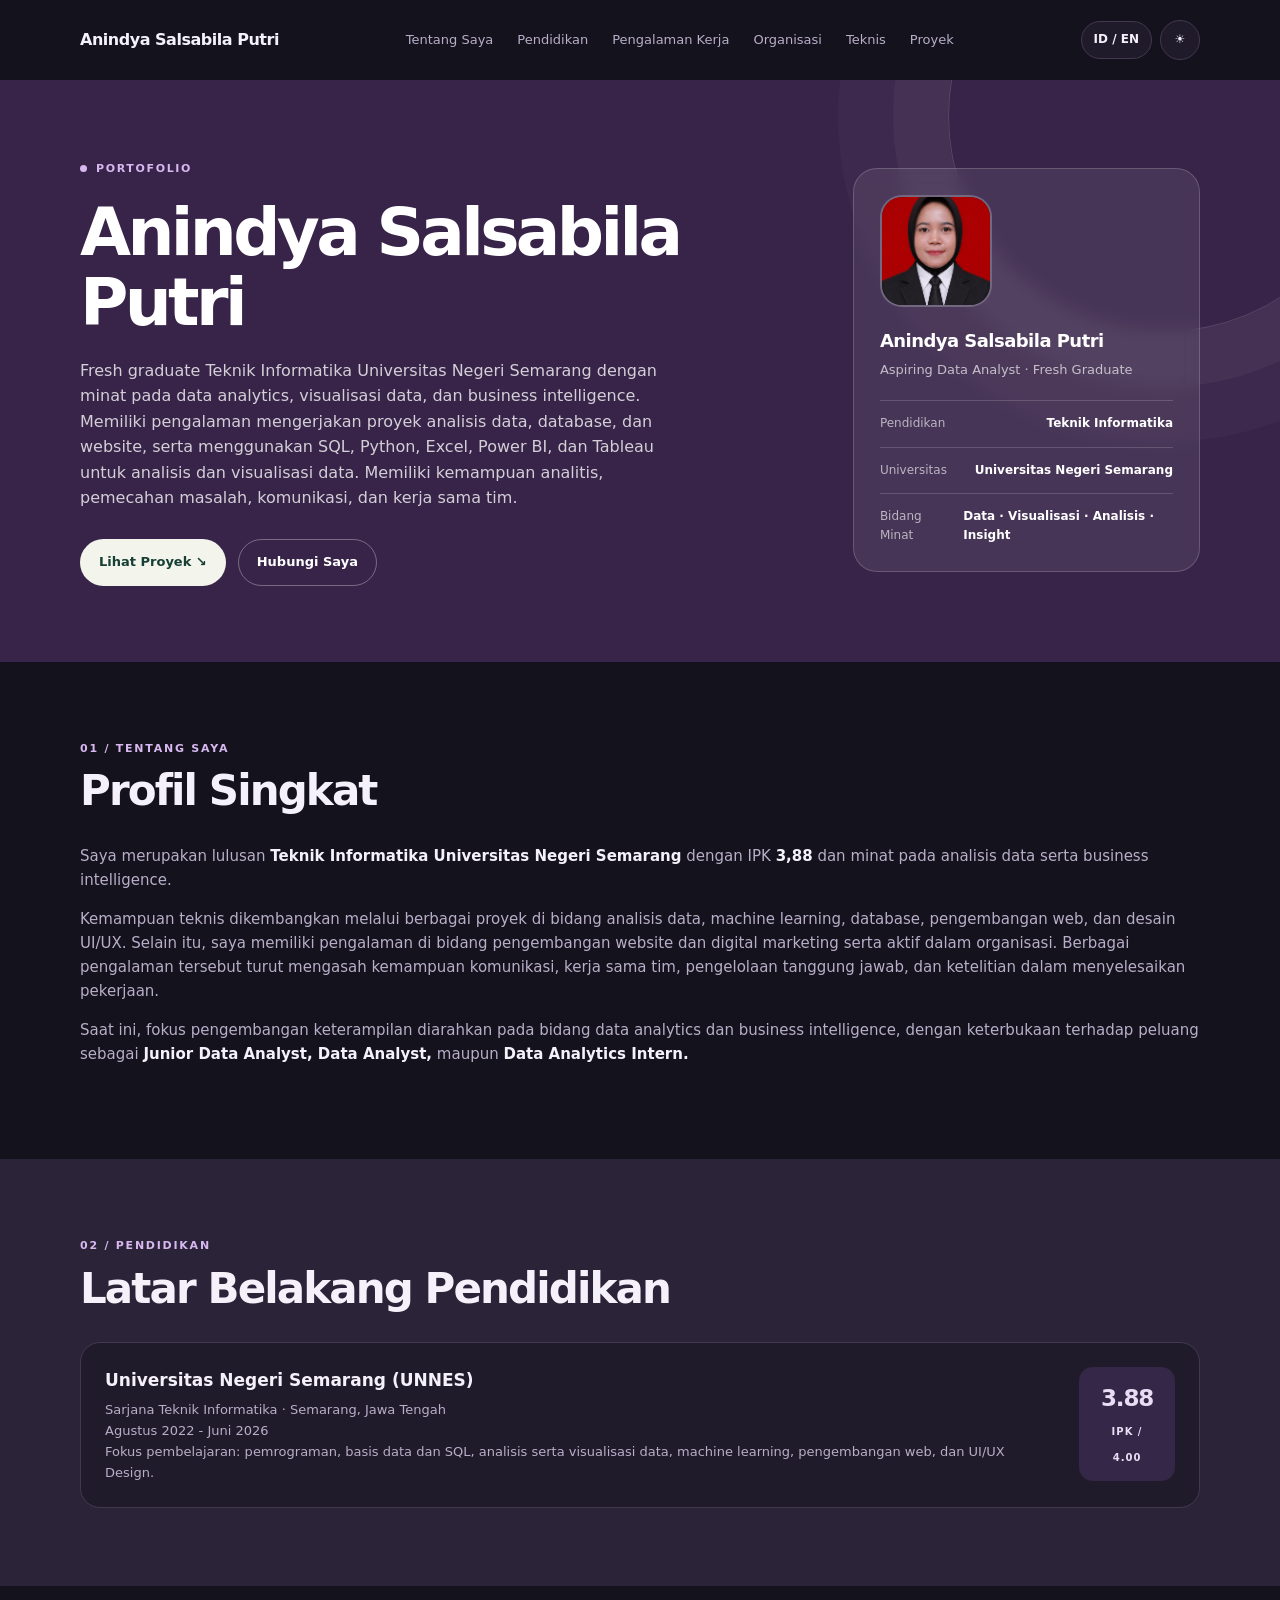
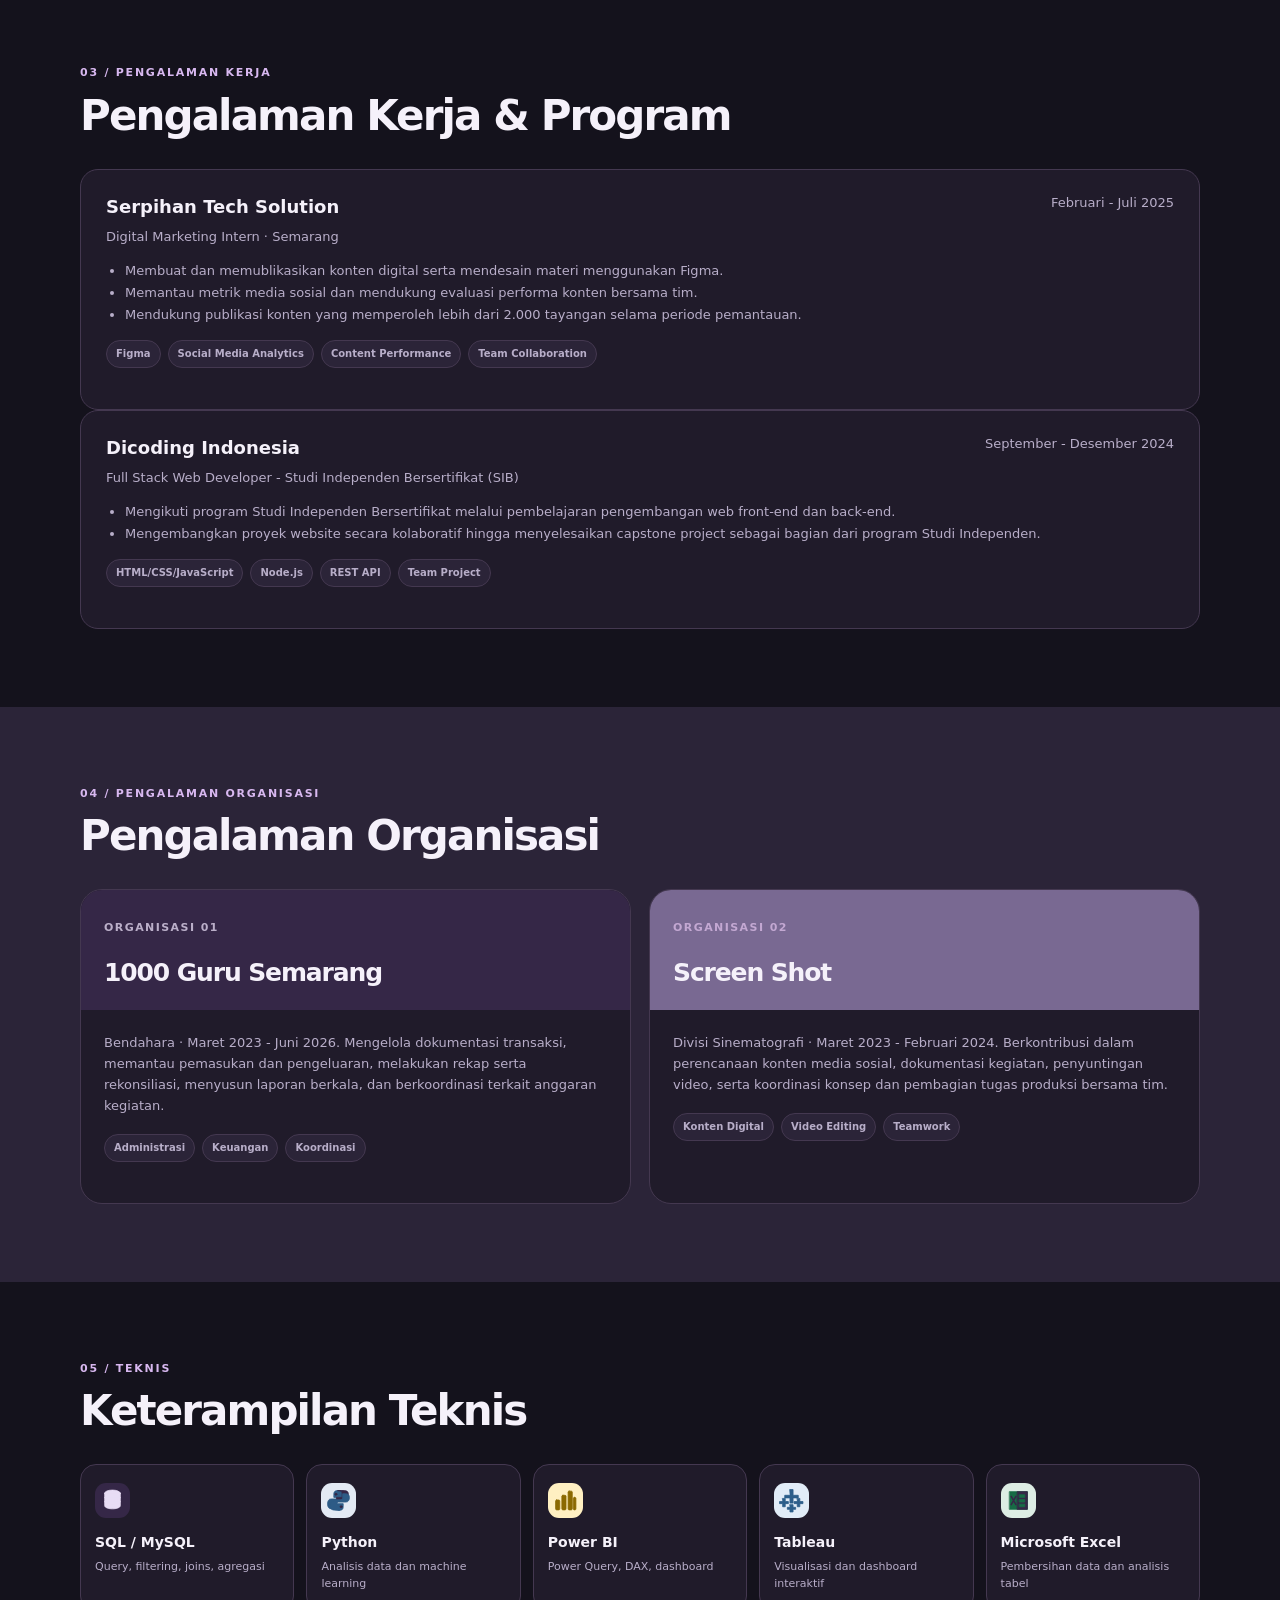
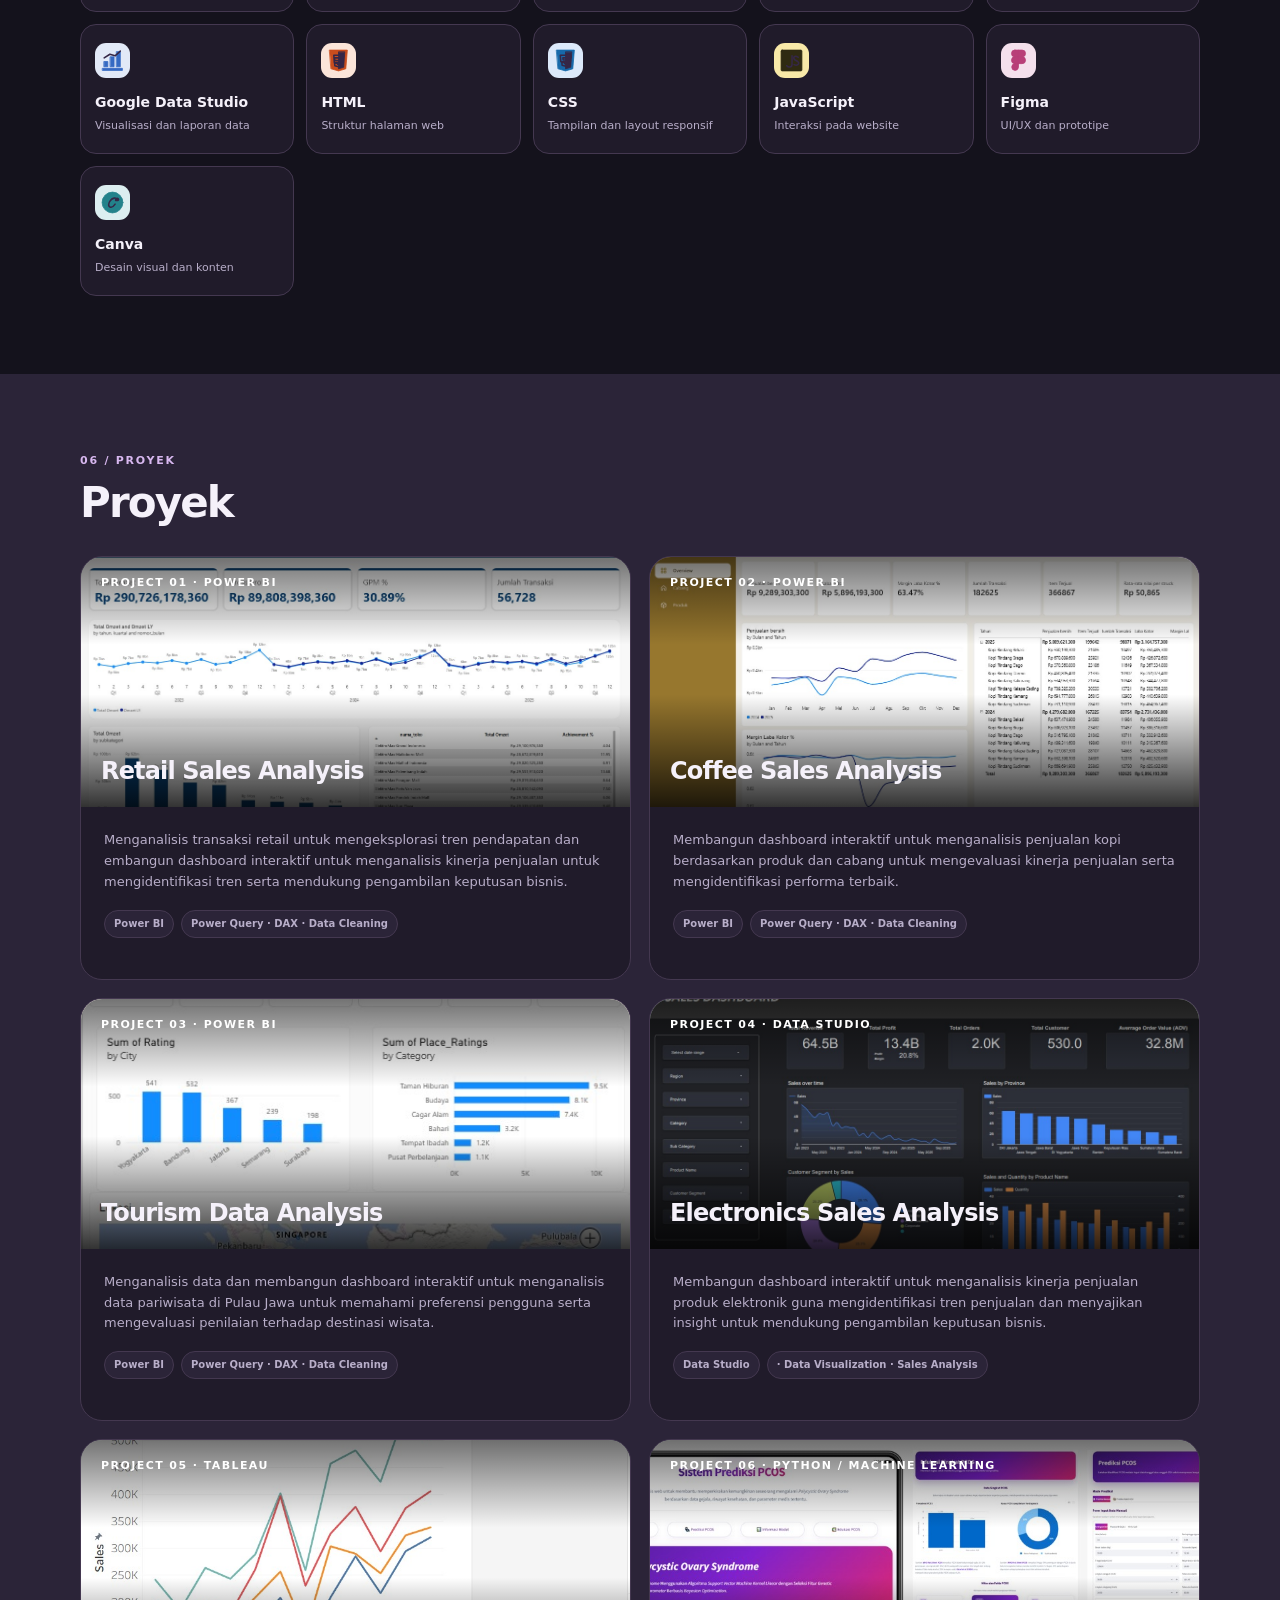
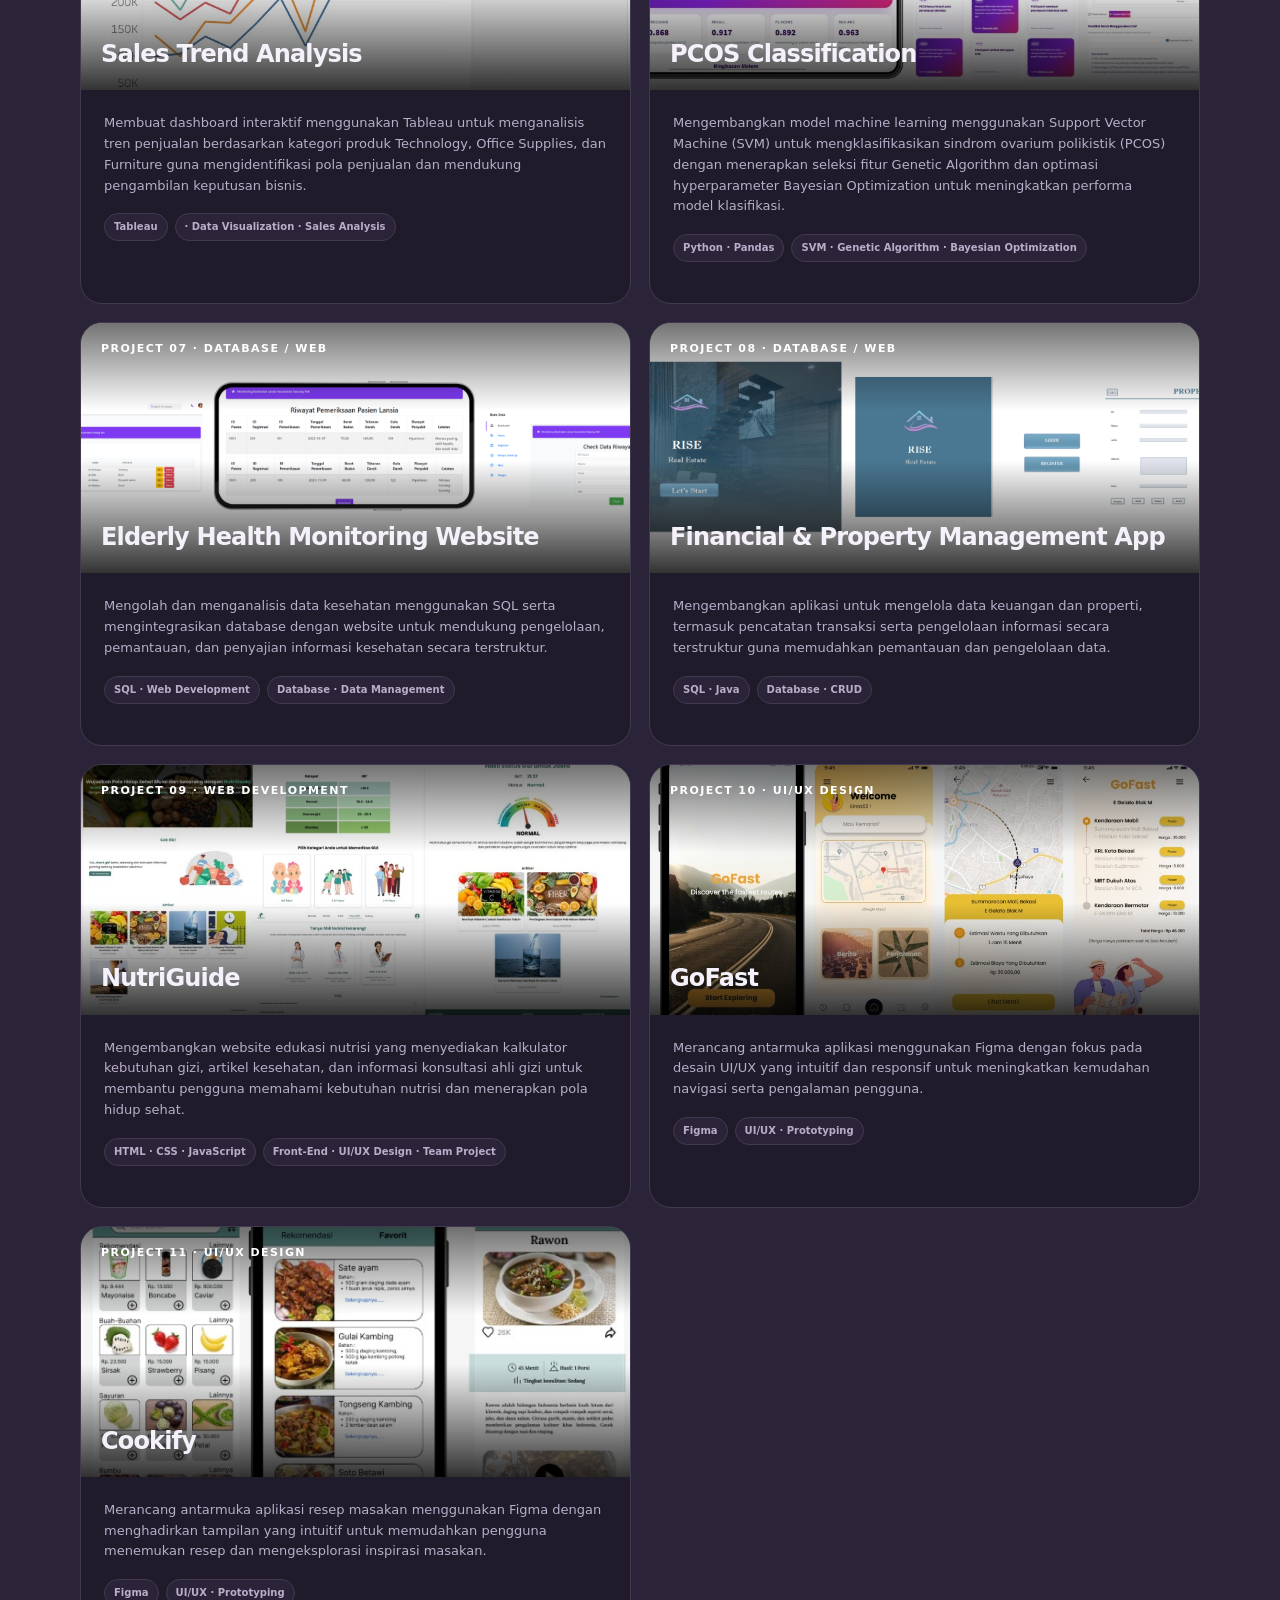
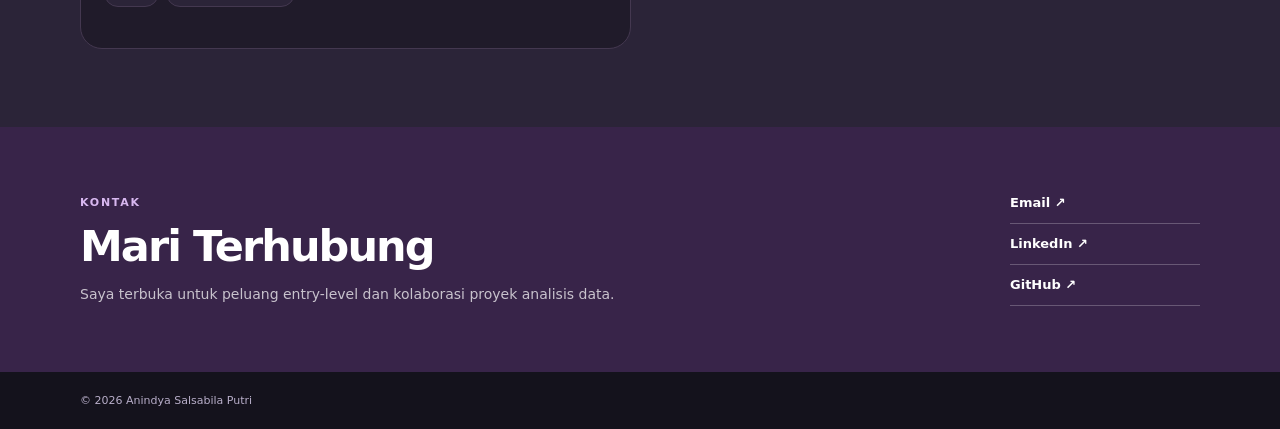
==== index.html @ 55ed4160 "Add files via upload" ====
<!DOCTYPE html>
<html lang="id" data-theme="dark">
<head>
<meta charset="utf-8"><meta name="viewport" content="width=device-width, initial-scale=1">
<meta name="description" content="Portofolio Anindya Salsabila Putri — analisis data, business intelligence, SQL, Python, Power BI, Tableau, dan proyek pengembangan web.">
<title>Anindya Salsabila Putri | Portfolio</title><link rel="stylesheet" href="style.css">
</head><body><div id="app">
<header class="container nav"><a class="brand" href="#home" aria-label="Anindya portfolio home"><span>Anindya Salsabila Putri</span></a>
<nav class="nav-links" aria-label="Navigasi utama"><a href="#about" data-id="navAbout">Tentang Saya</a><a href="#education" data-id="navEducation">Pendidikan</a><a href="#experience" data-id="navExperience">Pengalaman Kerja</a><a href="#organization" data-id="navOrganization">Organisasi</a><a href="#skills" data-id="navSkills">Teknis</a><a href="#projects" data-id="navProjects">Proyek</a></nav>

<div class="nav-actions">
  <button class="lang-btn" id="languageToggle" type="button" aria-label="Switch language">ID / EN</button>
  <button id="themeToggle" class="theme-toggle" type="button" aria-label="Ganti tema" title="Ganti tema">
    ☀
  </button>
</div>
</header>

<main>
<section class="hero" id="home"><div class="container hero-grid"><div><div class="eyebrow"><span class="dot"></span><span data-id="heroEyebrow">Portofolio</span></div><h1 data-id="heroTitle">Anindya Salsabila Putri</h1>
<p data-id="heroDescription"> Fresh graduate Teknik Informatika Universitas Negeri Semarang dengan minat pada data analytics, visualisasi data, dan business intelligence. Memiliki pengalaman mengerjakan proyek analisis data, database, dan website, serta menggunakan SQL, Python, Excel, Power BI, dan Tableau untuk analisis dan visualisasi data. Memiliki kemampuan analitis, pemecahan masalah, komunikasi, dan kerja sama tim.</p>
<div class="hero-actions"><a class="btn btn-light" href="#projects" data-id="viewProjects">Lihat Proyek ↘</a><a class="btn btn-outline" href="#contact" data-id="contactMe">Hubungi Saya</a></div></div>
<aside class="profile-card" aria-label="Ringkasan profil">
  <img
  class="profile-photo"
  src="images/profile-photo.jpg"
  alt="Foto Anindya Salsabila Putri"
  width="112"
  height="112"
  style="display: block; width: 112px; height: 112px; border-radius: 22px; object-fit: cover; border: 2px solid rgba(255,255,255,.3); margin-bottom: 20px; background: var(--site-secondary);">
  <h2>Anindya Salsabila Putri</h2><p class="muted" data-id="roleLine">Aspiring Data Analyst · Fresh Graduate</p><div class="profile-detail"><span data-id="degreeLabel">Pendidikan</span><strong class="lang-id">Teknik Informatika</strong><strong class="lang-en">Computer Science</strong></div><div class="profile-detail"><span data-id="universityLabel">Universitas</span><strong>Universitas Negeri Semarang</strong></div><div class="profile-detail"><span data-id="focusLabel">Bidang Minat</span><strong data-id="focusValue">Data · Visualisasi · Analisis · Insight </strong></div></aside></div></section>



<section class="section" id="about">
  <div class="container">
    <div class="section-head">
      <div>
        <div class="kicker" data-id="aboutKicker">
          01 / Tentang Saya
        </div>
        <h2 data-id="aboutTitle">Profil Singkat</h2>
      </div>
    </div>

    <div class="about-grid">
      <div class="about-copy" data-id="aboutCopy">
        <div class="lang-id">
          <p>
            Saya merupakan lulusan
            <strong>Teknik Informatika Universitas Negeri Semarang</strong>
            dengan IPK <strong>3,88</strong> dan minat pada analisis data
            serta business intelligence.
          </p>

          <p>
            Kemampuan teknis dikembangkan melalui berbagai proyek di bidang
            analisis data, machine learning, database, pengembangan web,
            dan desain UI/UX. Selain itu, saya memiliki pengalaman di bidang
            pengembangan website dan digital marketing serta aktif dalam
            organisasi. Berbagai pengalaman tersebut turut mengasah kemampuan
            komunikasi, kerja sama tim, pengelolaan tanggung jawab, dan
            ketelitian dalam menyelesaikan pekerjaan.
          </p>

          <p>
            Saat ini, fokus pengembangan keterampilan diarahkan pada bidang
            data analytics dan business intelligence, dengan keterbukaan
            terhadap peluang sebagai
            <strong>Junior Data Analyst, Data Analyst,</strong>
            maupun <strong>Data Analytics Intern.</strong>
          </p>
        </div>

        <div class="lang-en">
          <p>
            I am a graduate of
            <strong>Informatics Engineering at Universitas Negeri Semarang</strong>
            with a GPA of <strong>3.88/4.00</strong> and an interest in data
            analysis and business intelligence.
          </p>

          <p>
            I have developed my technical skills through various projects
            in data analysis, machine learning, databases, web development,
            and UI/UX design. I also have experience in website development
            and digital marketing, along with active involvement in
            organizational activities. These experiences have strengthened
            my communication, teamwork, responsibility management, and
            attention to detail.
          </p>

          <p>
            I am currently focusing on developing my skills in data analytics
            and business intelligence, while remaining open to opportunities
            as a <strong>Junior Data Analyst, Data Analyst,</strong>
            or <strong>Data Analytics Intern.</strong>
          </p>
        </div>
      </div>
    </div>
  </div>
</section>


<section class="section section-soft" id="education"><div class="container"><div class="section-head"><div><div class="kicker" data-id="educationKicker">02 / Pendidikan</div><h2 data-id="educationTitle">Latar Belakang Pendidikan</h2></div></div><article class="education-card"><div><h3>Universitas Negeri Semarang (UNNES)</h3><p data-id="educationDegree">Sarjana Teknik Informatika · Semarang, Jawa Tengah</p><p data-id="educationDates">Agustus 2022 - Juni 2026</p><p data-id="educationFocus">Fokus pembelajaran: pemrograman, basis data dan SQL, analisis serta visualisasi data, machine learning, pengembangan web, dan UI/UX Design.</p></div><div class="gpa"><strong>3.88</strong><span>IPK / 4.00</span></div></article></div></section>

<section class="section" id="experience"><div class="container"><div class="section-head"><div><div class="kicker" data-id="experienceKicker">03 / Pengalaman Kerja</div><h2 data-id="experienceTitle">Pengalaman Kerja &amp; Program</h2></div></div>
<article class="experience-card"><div class="experience-top"><div><h3>Serpihan Tech Solution</h3><p class="experience-role" data-id="jobRole">Digital Marketing Intern · Semarang</p></div><span class="experience-date" data-id="jobDates">Februari - Juli 2025</span></div><ul class="lang-id"><li>Membuat dan memublikasikan konten digital serta mendesain materi menggunakan Figma.</li><li>Memantau metrik media sosial dan mendukung evaluasi performa konten bersama tim.</li><li>Mendukung publikasi konten yang memperoleh lebih dari 2.000 tayangan selama periode pemantauan.</li></ul><ul class="lang-en"><li>Created and published digital content and designed materials using Figma.</li><li>Monitored social media metrics and supported team content-performance reviews.</li><li>Contributed to published content that received over 2,000 views during the tracking period.</li></ul><div class="tag-list"><span class="tag">Figma</span><span class="tag">Social Media Analytics</span><span class="tag">Content Performance</span><span class="tag">Team Collaboration</span></div></article>
<article class="experience-card"><div class="experience-top"><div><h3>Dicoding Indonesia</h3><p class="experience-role">Full Stack Web Developer - Studi Independen Bersertifikat (SIB)</p></div><span class="experience-date">September - Desember 2024</span></div><ul class="lang-id"><li>Mengikuti program Studi Independen Bersertifikat melalui pembelajaran pengembangan web front-end dan back-end.</li><li>Mengembangkan proyek website secara kolaboratif hingga menyelesaikan capstone project sebagai bagian dari program Studi Independen.</li></ul><ul class="lang-en"><li>Completed an Independent Study program focused on front-end and back-end web development.</li><li>Collaborated on a website project and completed a capstone project as part of the program.</li></ul><div class="tag-list"><span class="tag">HTML/CSS/JavaScript</span><span class="tag">Node.js</span><span class="tag">REST API</span><span class="tag">Team Project</span></div></article></div></div></section>

<section class="section section-soft" id="organization"><div class="container"><div class="section-head"><div><div class="kicker" data-id="organizationKicker">04 / Pengalaman Organisasi</div><h2 data-id="organizationTitle">Pengalaman Organisasi</h2></div></div><div class="project-grid organization-grid">
<article class="project"><div class="project-visual"><span class="project-number">ORGANISASI 01</span><h3>1000 Guru Semarang</h3></div><div class="project-body"><p class="lang-id">Bendahara · Maret 2023 - Juni 2026. Mengelola dokumentasi transaksi, memantau pemasukan dan pengeluaran, melakukan rekap serta rekonsiliasi, menyusun laporan berkala, dan berkoordinasi terkait anggaran kegiatan.</p><p class="lang-en">Treasurer · March 2023 - June 2026. Managed transaction records, monitored income and expenses, prepared recaps and reconciliations, compiled periodic reports, and coordinated activity budgets.</p><div class="tag-list"><span class="tag">Administrasi</span><span class="tag">Keuangan</span><span class="tag">Koordinasi</span></div></div></article>
<article class="project"><div class="project-visual"><span class="project-number">ORGANISASI 02</span><h3>Screen Shot</h3></div><div class="project-body"><p class="lang-id">Divisi Sinematografi · Maret 2023 - Februari 2024. Berkontribusi dalam perencanaan konten media sosial, dokumentasi kegiatan, penyuntingan video, serta koordinasi konsep dan pembagian tugas produksi bersama tim.</p><p class="lang-en">Cinematography Division · March 2023 - February 2024. Contributed to social media content planning, event documentation, video editing, and team coordination for production concepts and task distribution.</p><div class="tag-list"><span class="tag">Konten Digital</span><span class="tag">Video Editing</span><span class="tag">Teamwork</span></div></div></article>
</div></div></section>

<section class="section" id="skills"><div class="container"><div class="section-head"><div><div class="kicker" data-id="skillsKicker">05 / Teknis</div><h2 data-id="skillsTitle">Keterampilan Teknis</h2></div></div><div class="skills-grid">
<article class="skill"><div class="skill-icon logo-sql"><svg viewBox="0 0 48 48" role="img" aria-label="Database logo"><ellipse cx="24" cy="10" rx="15" ry="6"/><path d="M9 10v24c0 3.3 6.7 6 15 6s15-2.7 15-6V10"/><path d="M9 18c0 3.3 6.7 6 15 6s15-2.7 15-6M9 26c0 3.3 6.7 6 15 6s15-2.7 15-6"/></svg></div><h3>SQL / MySQL</h3><p data-id="skillSql">Query, filtering, joins, agregasi</p></article>
<article class="skill"><div class="skill-icon logo-python"><svg viewBox="0 0 48 48" role="img" aria-label="Python logo"><path d="M23 5C15 5 15 9 15 13v5h11v3H10c-5 0-7 4-7 10s3 9 8 9h5v-7c0-4 3-7 7-7h10c4 0 7-3 7-7V13c0-5-4-8-17-8Z"/><path class="logo-cutout" d="M23 5c8 0 8 4 8 8v5H20v3h16c5 0 7-4 7-9s-3-7-8-7h-5V5Z"/><circle class="logo-dot" cx="19" cy="12" r="2"/><path d="M25 43c8 0 8-4 8-8v-5H22v-3h16c5 0 7-4 7-9s-3-7-8-7h-5v7c0 4-3 7-7 7H15c-4 0-7 3-7 7v4c0 5 4 7 17 7Z"/><circle class="logo-dot" cx="29" cy="36" r="2"/></svg></div><h3>Python</h3><p data-id="skillPython">Analisis data dan machine learning</p></article>
<article class="skill"><div class="skill-icon logo-powerbi"><svg viewBox="0 0 48 48" role="img" aria-label="Power BI logo"><rect x="5" y="23" width="8" height="19" rx="2"/><rect x="17" y="14" width="8" height="28" rx="2"/><rect x="29" y="6" width="8" height="36" rx="2"/><rect x="39" y="18" width="5" height="24" rx="2"/></svg></div><h3>Power BI</h3><p data-id="skillPowerbi">Power Query, DAX, dashboard</p></article>
<article class="skill"><div class="skill-icon logo-tableau"><svg viewBox="0 0 48 48" role="img" aria-label="Tableau logo"><path d="M21 3h6v11h10v5H27v10h-6V19H11v-5h10Z"/><path d="M7 25h5v6h6v4h-6v6H7v-6H1v-4h6Zm28 0h5v6h6v4h-6v6h-5v-6h-6v-4h6Zm-14 12h6v5h5v4h-5v5h-6v-5h-5v-4h5Z" transform="translate(0 -5)"/></svg></div><h3>Tableau</h3><p data-id="skillTableau">Visualisasi dan dashboard interaktif</p></article>
<article class="skill"><div class="skill-icon logo-excel"><svg viewBox="0 0 48 48" role="img" aria-label="Spreadsheet logo"><path d="M7 7h34v34H7z"/><path class="logo-cutout" d="M22 7h19v34H22z"/><path d="M26 13h10v5H26zm0 9h10v5H26zm0 9h10v5H26z"/><path class="logo-line" d="m10 16 9 16m0-16-9 16"/></svg></div><h3>Microsoft Excel</h3><p data-id="skillExcel">Pembersihan data dan analisis tabel</p></article>
<article class="skill"><div class="skill-icon logo-studio"><svg viewBox="0 0 48 48" role="img" aria-label="Data visualization logo"><path d="M5 39h38v4H5zM8 26h7v10H8zm12-9h7v19h-7zm12-10h7v29h-7z"/><path d="m8 19 11-7 10 3 10-9" class="logo-line"/></svg></div><h3>Google Data Studio</h3><p data-id="skillDataStudio">Visualisasi dan laporan data</p></article>
<article class="skill"><div class="skill-icon logo-html"><svg viewBox="0 0 48 48" role="img" aria-label="HTML logo"><path d="M7 4h34l-3 36-14 4-14-4Z"/><path class="logo-cutout" d="M24 8v32l10-3 2-29Z"/><path class="logo-line" d="M15 14h19l-1 5H16l1 5h15l-1 10-7 2-7-2-.5-5h5l.5 2 2 .5 2-.5.5-3H16Z"/></svg></div><h3>HTML</h3><p data-id="skillHtml">Struktur halaman web</p></article>
<article class="skill"><div class="skill-icon logo-css"><svg viewBox="0 0 48 48" role="img" aria-label="CSS logo"><path d="M7 4h34l-3 36-14 4-14-4Z"/><path class="logo-cutout" d="M24 8v32l10-3 2-29Z"/><path class="logo-line" d="M14 14h21l-.5 5H19l.5 4h14l-1 10-8 2-7-2-.5-5h5l.5 2 2 .5 3-1 .5-3H15Z"/></svg></div><h3>CSS</h3><p data-id="skillCss">Tampilan dan layout responsif</p></article>
<article class="skill"><div class="skill-icon logo-js"><svg viewBox="0 0 48 48" role="img" aria-label="JavaScript logo"><rect x="4" y="4" width="40" height="40" rx="2"/><path class="logo-line" d="M25 15v17c0 5-7 6-10 2m22-16c-7-5-12 1-6 5l5 3c5 4-1 9-7 6"/></svg></div><h3>JavaScript</h3><p data-id="skillJavascript">Interaksi pada website</p></article>
<article class="skill"><div class="skill-icon logo-figma"><svg viewBox="0 0 48 48" role="img" aria-label="Figma logo"><path d="M17 4h7v13h-7a6.5 6.5 0 1 1 0-13Zm7 0h7a6.5 6.5 0 1 1 0 13h-7Zm-7 13h7v13h-7a6.5 6.5 0 1 1 0-13Zm7 0h7a6.5 6.5 0 1 1 0 13h-7Zm-7 13h7v7a6.5 6.5 0 1 1-7-7Z"/></svg></div><h3>Figma</h3><p data-id="skillFigma">UI/UX dan prototipe</p></article>
<article class="skill"><div class="skill-icon logo-canva"><svg viewBox="0 0 48 48" role="img" aria-label="Canva logo"><circle cx="24" cy="24" r="20"/><path class="logo-line" d="M33 18c-2-4-9-3-13 2s-5 12 0 13c4 1 7-3 9-6m1-7c-1-3 3-5 5-3 2 2-1 4-5 3Z"/></svg></div><h3>Canva</h3><p data-id="skillCanva">Desain visual dan konten</p></article>
</div></div></section>


<section class="section section-soft" id="projects"><div class="container"><div class="section-head"><div><div class="kicker" data-id="projectsKicker">06 / Proyek</div><h2 data-id="projectsTitle">Proyek</h2></div></div><div class="project-grid">
<article class="project"><div class="project-visual project-image-wrap"><span class="project-number">PROJECT 01 · POWER BI</span><img class="project-screenshot" src="images/projects/sales-overview.jpeg" alt="Screenshot proyek Retail Sales Analysis" loading="lazy"><div class="screenshot-placeholder"><span class="shot-symbol" aria-hidden="true"></span></div><h3>Retail Sales Analysis</h3></div><div class="project-body"><p class="lang-id">Menganalisis transaksi retail untuk mengeksplorasi tren pendapatan dan embangun dashboard interaktif untuk menganalisis kinerja penjualan untuk mengidentifikasi tren serta mendukung pengambilan keputusan bisnis.</p><p class="lang-en">Analyzed retail transactions to explore revenue trends and developed an interactive dashboard to evaluate sales performance, identify trends, and support business decision-making.</p><div class="tag-list"><span class="tag">Power BI</span><span class="tag">Power Query · DAX · Data Cleaning</span></div></div></article>
<article class="project"><div class="project-visual project-image-wrap"><span class="project-number">PROJECT 02 · POWER BI</span><img class="project-screenshot" src="images/projects/coffee-sales.jpeg" alt="Screenshot proyek Retail Sales Analysis" loading="lazy"><div class="screenshot-placeholder"><span class="shot-symbol" aria-hidden="true"></div><h3>Coffee Sales Analysis</h3></div><div class="project-body"><p class="lang-id">Membangun dashboard interaktif untuk menganalisis penjualan kopi berdasarkan produk dan cabang untuk mengevaluasi kinerja penjualan serta mengidentifikasi performa terbaik.</p><p class="lang-en">Developed an interactive dashboard to analyze coffee sales by product and branch, evaluate sales performance, and identify the best-performing products and branches.</p><div class="tag-list"><span class="tag">Power BI</span><span class="tag">Power Query · DAX · Data Cleaning</span></div></div></article>
<article class="project"><div class="project-visual project-image-wrap"><span class="project-number">PROJECT 03 · POWER BI</span><img class="project-screenshot" src="images/projects/wisata.jpeg" alt="Screenshot proyek Retail Sales Analysis" loading="lazy"><div class="screenshot-placeholder"><span class="shot-symbol" aria-hidden="true"></div><h3>Tourism Data Analysis</h3></div><div class="project-body"><p class="lang-id">Menganalisis data dan membangun dashboard interaktif untuk menganalisis data pariwisata di Pulau Jawa untuk memahami preferensi pengguna serta mengevaluasi penilaian terhadap destinasi wisata.</p><p class="lang-en">Analyzed tourism data across Java and developed an interactive dashboard to understand visitor preferences and evaluate ratings of tourist destinations.</p><div class="tag-list"><span class="tag">Power BI</span><span class="tag">Power Query · DAX · Data Cleaning</span></div></div></article>
<article class="project"><div class="project-visual project-image-wrap"><span class="project-number">PROJECT 04 · DATA STUDIO</span><img class="project-screenshot" src="images/projects/Electronics-Sales.jpeg" alt="Screenshot proyek Retail Sales Analysis" loading="lazy"><div class="screenshot-placeholder"><span class="shot-symbol" aria-hidden="true"></div><h3>Electronics Sales Analysis</h3></div><div class="project-body"><p class="lang-id">Membangun dashboard interaktif untuk menganalisis kinerja penjualan produk elektronik guna mengidentifikasi tren penjualan dan menyajikan insight untuk mendukung pengambilan keputusan bisnis.</p><p class="lang-en">Developed an interactive dashboard to analyze electronics sales performance, identify sales trends, and provide insights to support business decision-making.</p><div class="tag-list"><span class="tag">Data Studio</span><span class="tag">· Data Visualization · Sales Analysis</span></div></div></article>
<article class="project"><div class="project-visual project-image-wrap"><span class="project-number">PROJECT 05 · TABLEAU</span><img class="project-screenshot" src="images/projects/Sales-Trend.jpeg" alt="Screenshot proyek Retail Sales Analysis" loading="lazy"><div class="screenshot-placeholder"><span class="shot-symbol" aria-hidden="true"></div><h3>Sales Trend Analysis</h3></div><div class="project-body"><p class="lang-id">Membuat dashboard interaktif menggunakan Tableau untuk menganalisis tren penjualan berdasarkan kategori produk Technology, Office Supplies, dan Furniture guna mengidentifikasi pola penjualan dan mendukung pengambilan keputusan bisnis.</p><p class="lang-en">Created an interactive Tableau dashboard to analyze sales trends across Technology, Office Supplies, and Furniture categories, identify sales patterns, and support business decision-making.</p><div class="tag-list"><span class="tag">Tableau</span><span class="tag">· Data Visualization · Sales Analysis</span></div></div></article>
<article class="project"><div class="project-visual project-image-wrap"><span class="project-number">PROJECT 06 · PYTHON / MACHINE LEARNING</span><img class="project-screenshot" src="images/projects/PCOS.jpeg" alt="Screenshot proyek PCOS Classification" loading="lazy"><div class="screenshot-placeholder"><span class="shot-symbol" aria-hidden="true"></div><h3>PCOS Classification</h3></div><div class="project-body"><p class="lang-id">Mengembangkan model machine learning menggunakan Support Vector Machine (SVM) untuk mengklasifikasikan sindrom ovarium polikistik (PCOS) dengan menerapkan seleksi fitur Genetic Algorithm dan optimasi hyperparameter Bayesian Optimization untuk meningkatkan performa model klasifikasi.</p><p class="lang-en">Developed a machine learning model using Support Vector Machine (SVM) to classify polycystic ovary syndrome (PCOS), applying Genetic Algorithm for feature selection and Bayesian Optimization for hyperparameter tuning to improve classification performance.</p><div class="tag-list"><span class="tag">Python · Pandas</span><span class="tag">SVM · Genetic Algorithm · Bayesian Optimization</span></div></div></article>
<article class="project"><div class="project-visual project-image-wrap"><span class="project-number">PROJECT 07 · DATABASE / WEB</span><img class="project-screenshot" src="images/projects/elderly.png" alt="Screenshot proyek Website Monitoring Kesehatan Lansia" loading="lazy"><div class="screenshot-placeholder"><span class="shot-symbol" aria-hidden="true"></div><h3>Elderly Health Monitoring Website</h3></div><div class="project-body"><p class="lang-id">Mengolah dan menganalisis data kesehatan menggunakan SQL serta mengintegrasikan database dengan website untuk mendukung pengelolaan, pemantauan, dan penyajian informasi kesehatan secara terstruktur.</p><p class="lang-en">Processed and analyzed health data using SQL and integrated the database with a website to support structured health information management, monitoring, and presentation.</p><div class="tag-list"><span class="tag">SQL · Web Development</span><span class="tag">Database · Data Management</span></div></div></article>
<article class="project"><div class="project-visual project-image-wrap"><span class="project-number">PROJECT 08 · DATABASE / WEB</span><img class="project-screenshot" src="images/projects/rise.png" alt="Screenshot proyek Financial & Property Management App" loading="lazy"><div class="screenshot-placeholder"><span class="shot-symbol" aria-hidden="true"></div><h3>Financial & Property Management App</h3></div><div class="project-body"><p class="lang-id">Mengembangkan aplikasi untuk mengelola data keuangan dan properti, termasuk pencatatan transaksi serta pengelolaan informasi secara terstruktur guna memudahkan pemantauan dan pengelolaan data.</p><p class="lang-en">Developed an application to manage financial and property data, including transaction records and structured information management to simplify data monitoring and management.</p><div class="tag-list"><span class="tag">SQL · Java</span><span class="tag">Database · CRUD</span></div></div></article>
<article class="project"><div class="project-visual project-image-wrap"><span class="project-number">PROJECT 09 · WEB DEVELOPMENT</span><img class="project-screenshot" src="images/projects/nutriguide.jpeg" alt="Screenshot proyek NutriGuide" loading="lazy"><div class="screenshot-placeholder"><span class="shot-symbol" aria-hidden="true"></div><h3>NutriGuide</h3></div><div class="project-body"><p class="lang-id">Mengembangkan website edukasi nutrisi yang menyediakan kalkulator kebutuhan gizi, artikel kesehatan, dan informasi konsultasi ahli gizi untuk membantu pengguna memahami kebutuhan nutrisi dan menerapkan pola hidup sehat.</p><p class="lang-en">Developed a nutrition education website featuring a nutritional needs calculator, health articles, and nutritionist consultation information to help users understand their nutritional needs and adopt a healthy lifestyle.</p><div class="tag-list"><span class="tag">HTML · CSS · JavaScript</span><span class="tag">Front-End · UI/UX Design · Team Project </span></div></div></article>
<article class="project"><div class="project-visual project-image-wrap"><span class="project-number">PROJECT 10 · UI/UX DESIGN</span><img class="project-screenshot" src="images/projects/gofast.png" alt="Screenshot proyek GoFast" loading="lazy"><div class="screenshot-placeholder"><span class="shot-symbol" aria-hidden="true"></div><h3>GoFast</h3></div><div class="project-body"><p class="lang-id">Merancang antarmuka aplikasi menggunakan Figma dengan fokus pada desain UI/UX yang intuitif dan responsif untuk meningkatkan kemudahan navigasi serta pengalaman pengguna.</p><p class="lang-en">Designed an intuitive and responsive application interface using Figma to improve navigation and enhance the user experience.</p><div class="tag-list"><span class="tag">Figma</span><span class="tag">UI/UX · Prototyping</span></div></div></article>
<article class="project"><div class="project-visual project-image-wrap"><span class="project-number">PROJECT 11 · UI/UX DESIGN</span><img class="project-screenshot" src="images/projects/cookify.jpeg" alt="Screenshot proyek Cookify" loading="lazy"><div class="screenshot-placeholder"><span class="shot-symbol" aria-hidden="true"></div><h3>Cookify</h3></div><div class="project-body"><p class="lang-id">Merancang antarmuka aplikasi resep masakan menggunakan Figma dengan menghadirkan tampilan yang intuitif untuk memudahkan pengguna menemukan resep dan mengeksplorasi inspirasi masakan.</p><p class="lang-en">Designed a recipe application interface in Figma with an intuitive layout to help users discover recipes and explore cooking inspiration.</p><div class="tag-list"><span class="tag">Figma</span><span class="tag">UI/UX · Prototyping</span></div></div></article>
</div></div></section>


<section class="contact" id="contact"><div class="container contact-grid"><div><div class="kicker" data-id="contactKicker">Kontak</div><h2 data-id="contactTitle">Mari Terhubung</h2><p data-id="contactDescription">Saya terbuka untuk peluang entry-level dan kolaborasi proyek analisis data.</p></div><div class="contact-links"><a id="emailLink" href="mailto:anindyasalsa17@gmail.com">Email ↗</a><a id="linkedinLink" href="https://www.linkedin.com/in/anindya-salsabila-putri-16b887291/" target="_blank" rel="noreferrer">LinkedIn ↗</a><a id="githubLink" href="https://github.com/anindyasalsa" target="_blank" rel="noreferrer">GitHub ↗</a></div></div></section>
</main>

</main><footer><div class="container footer-inner"><span>© <span id="year"></span> Anindya Salsabila Putri</span></div></footer></div><script src="script.js"></script></body></html>
---- style.css ----
/* =========================
   DARK MODE
========================= */
:root,
html[data-theme="dark"] {
  color-scheme: dark;

  --site-primary: #382449;
  --site-on-primary: #FFFFFF;
  --site-secondary: #352747;
  --site-on-secondary: #E8DDF5;

  --site-background: #14121C;
  --site-on-background: #F5F1FA;

  --site-font-body: Inter, ui-sans-serif, system-ui, -apple-system, BlinkMacSystemFont, "Segoe UI", sans-serif;
  --site-font-heading: Inter, ui-sans-serif, system-ui, -apple-system, BlinkMacSystemFont, "Segoe UI", sans-serif;

  --site-heading-scale: 1;
  --site-spacing-scale: 1;
  --site-radius-scale: 1;
  --site-decoration-opacity: 1;

  --surface: #201B2A;
  --surface-soft: #2B2438;

  --text-muted: #B8AEC9;
  --line: #443850;

  --accent: #D8B8F0;
  --shadow: 0 18px 50px rgba(0, 0, 0, 0.3);
}

/* =========================
   LIGHT MODE
========================= */
html[data-theme="light"] {
  color-scheme: light;

  --site-primary: #69458A;
  --site-on-primary: #FFFFFF;
  --site-secondary: #EDE3F5;
  --site-on-secondary: #382449;

  --site-background: #FAF7FC;
  --site-on-background: #292032;

  --surface: #FFFFFF;
  --surface-soft: #F1EAF7;

  --text-muted: #6F647B;
  --line: #E1D5EB;

  --accent: #8755A8;
  --shadow: 0 18px 50px rgba(56, 36, 73, 0.09);
}

/* Section labels: 01 / Tentang Saya, 03 / Pengalaman Kerja */
.kicker {
  color: var(--accent);
}

/* Smooth transition when switching themes */
body,
header,
section,
.project-card,
.experience-card,
.skill-card,
footer {
  transition:
    background-color 0.25s ease,
    color 0.25s ease,
    border-color 0.25s ease,
    box-shadow 0.25s ease;
}



* {
  box-sizing: border-box;
}

html {
  scroll-behavior: smooth;
}

body {
  margin: 0;
  background: var(--site-background);
  color: var(--site-on-background);
  font-family: var(--site-font-body);
  line-height: 1.6;
}

#app {
  width: 100%;
  min-height: 100vh;
  background-color: var(--site-background);
  color: var(--site-on-background);
  border-radius: 0;
  overflow: hidden;
}

a {
  color: inherit;
  text-decoration: none;
}

button,
input {
  font: inherit;
}

button,
a {
  -webkit-tap-highlight-color: transparent;
}

.container {
  width: min(1120px, calc(100% - 44px));
  margin-inline: auto;
}

/* NAVIGATION */
.nav {
  display: flex;
  align-items: center;
  justify-content: space-between;
  gap: 20px;
  padding: 20px 0;
}

.brand {
  display: flex;
  align-items: center;
  gap: 11px;
  font-weight: 800;
  letter-spacing: -.03em;
}

.brand-mark {
  display: grid;
  place-items: center;
  width: 38px;
  height: 38px;
  border-radius: 12px;
  background: var(--site-primary);
  color: var(--site-on-primary);
  font-size: 14px;
}

.nav-links {
  display: flex;
  gap: 24px;
  align-items: center;
  font-size: 13px;
  color: var(--text-muted);
}

.nav-links a:hover,
.text-link:hover {
  color: var(--site-primary);
  text-decoration: underline;
  text-underline-offset: 4px;
}

.nav-actions {
  display: flex;
  align-items: center;
  gap: 8px;
}

.lang-btn {
  border: 1px solid var(--line);
  border-radius: 999px;
  background: var(--surface);
  padding: 8px 12px;
  cursor: pointer;
  font-size: 12px;
  font-weight: 750;
  color: var(--site-on-background);
}

/* HERO */
.hero {
  position: relative;
  padding: 74px 0 76px;
  background: var(--site-primary);
  color: var(--site-on-primary);
  overflow: hidden;
}

.hero::after {
  content: "";
  position: absolute;
  width: 430px;
  height: 430px;
  border: 1px solid rgba(255,255,255,.15);
  border-radius: 50%;
  right: -100px;
  top: -180px;
  box-shadow: 0 0 0 55px rgba(255,255,255,.035),
              0 0 0 110px rgba(255,255,255,.025);
  opacity: var(--site-decoration-opacity);
  pointer-events: none;
}

.hero-grid {
  display: grid;
  grid-template-columns: 1.35fr .65fr;
  gap: 52px;
  align-items: center;
  position: relative;
  z-index: 1;
}

.eyebrow {
  display: inline-flex;
  gap: 9px;
  align-items: center;
  text-transform: uppercase;
  letter-spacing: .15em;
  font-size: 11px;
  font-weight: 800;
  color: var(--accent);
}

.dot {
  width: 7px;
  height: 7px;
  border-radius: 50%;
  background: var(--accent);
}

h1,
h2,
h3,
p {
  margin-top: 0;
}

h1 {
  font-family: var(--site-font-heading);
  font-size: clamp(38px,5.3vw,66px);
  line-height: 1.06;
  letter-spacing: -.055em;
  margin: 18px 0 20px;
  max-width: 730px;
}

.hero p {
  max-width: 620px;
  color: rgba(255,255,255,.78);
  font-size: 16px;
}

.hero-actions {
  display: flex;
  gap: 12px;
  flex-wrap: wrap;
  margin-top: 28px;
}

.btn {
  display: inline-flex;
  align-items: center;
  justify-content: center;
  gap: 8px;
  border: 1px solid transparent;
  border-radius: 999px;
  padding: 12px 18px;
  font-size: 13px;
  font-weight: 750;
  cursor: pointer;
  transition: transform .2s, background .2s;
}

.btn:hover {
  transform: translateY(-2px);
}

.btn-light {
  background: #F3F5ED;
  color: #173F35;
}

.btn-outline {
  color: #fff;
  border-color: rgba(255,255,255,.32);
  background: transparent;
}

/* PROFILE */
.profile-card {
  background: rgba(255,255,255,.08);
  border: 1px solid rgba(255,255,255,.18);
  border-radius: 24px;
  padding: 26px;
  backdrop-filter: blur(8px);
}

.profile-initials {
  display: grid;
  place-items: center;
  width: 70px;
  height: 70px;
  border-radius: 22px;
  background: var(--site-secondary);
  color: var(--site-on-secondary);
  font-size: 21px;
  font-weight: 850;
  letter-spacing: -.06em;
  margin-bottom: 20px;
}

.profile-card h2 {
  font-size: 18px;
  letter-spacing: -.03em;
  margin-bottom: 4px;
}

.profile-card .muted {
  color: rgba(255,255,255,.68);
  font-size: 13px;
  margin-bottom: 20px;
}

.profile-detail {
  border-top: 1px solid rgba(255,255,255,.16);
  padding-top: 13px;
  margin-top: 13px;
  display: flex;
  justify-content: space-between;
  gap: 15px;
  font-size: 12px;
}

.profile-detail span:first-child {
  color: rgba(255,255,255,.63);
}

/* SECTION */
.section {
  padding: 78px 0;
}

.section-soft {
  background: var(--surface-soft);
}

.section-head {
  display: flex;
  justify-content: space-between;
  gap: 28px;
  align-items: end;
  margin-bottom: 30px;
}

.kicker {
  color: var(--site-primary);
  font-size: 11px;
  font-weight: 850;
  letter-spacing: .16em;
  text-transform: uppercase;
}

.section h2 {
  font-size: clamp(28px,3.5vw,42px);
  letter-spacing: -.045em;
  line-height: 1.12;
  margin: 10px 0 0;
}

.section-intro {
  color: var(--text-muted);
  max-width: 480px;
  margin: 0;
  font-size: 14px;
}

/* ABOUT */
.about-grid {
  display: grid;
  grid-template-columns: 1fr;
  gap: 0;
  align-items: start;
}

.about-copy {
  color: var(--text-muted);
  font-size: 15px;
}

.about-copy strong {
  color: var(--site-on-background);
}

/* SKILLS */
.skills-grid {
  display: grid;
  grid-template-columns: repeat(5,1fr);
  gap: 12px;
}

.skill {
  border: 1px solid var(--line);
  background: var(--surface);
  border-radius: 16px;
  padding: 18px 14px;
  min-height: 126px;
}

.skill-icon {
  width: 35px;
  height: 35px;
  min-width: 35px;
  min-height: 35px;
  display: flex;
  align-items: center;
  justify-content: center;
  padding: 5px;
  box-sizing: border-box;
  overflow: hidden;
  border-radius: 11px;
  background: var(--site-secondary);
  color: var(--site-on-secondary);
  font-size: 12px;
  font-weight: 850;
  margin-bottom: 13px;
}



.skill-icon svg {
  width: 100%;
  height: 100%;
  display: block;
  fill: currentColor;
  stroke: currentColor;
  stroke-width: 1.5;
  stroke-linecap: round;
  stroke-linejoin: round;
}

.skill-icon .logo-line {
  fill: none;
  stroke: var(--site-secondary);
  stroke-width: 3;
}

.skill-icon .logo-cutout {
  fill: var(--site-secondary);
  stroke: var(--site-secondary);
}

.skill-icon .logo-dot {
  fill: var(--site-secondary);
  stroke: var(--site-secondary);
}

.skill h3 {
  font-size: 14px;
  margin-bottom: 4px;
}

.skill p {
  font-size: 11px;
  color: var(--text-muted);
  margin: 0;
}

/* SKILL LOGO COLORS */
.logo-python {
  background: #E3EAF4;
  color: #2D5B86;
}

.logo-powerbi {
  background: #FFF0C2;
  color: #8B6900;
}

.logo-tableau {
  background: #E1ECF7;
  color: #2C5E8A;
}

.logo-excel {
  background: #DDEDE4;
  color: #176B45;
}

.logo-studio {
  background: #E2E9F7;
  color: #356AC3;
}

.logo-html {
  background: #FBE5D9;
  color: #C94D1D;
}

.logo-css {
  background: #DCE9FA;
  color: #1769AA;
}

.logo-js {
  background: #F8E9A8;
  color: #2F2A12;
}

.logo-figma {
  background: #F4E0EC;
  color: #B83F78;
}

.logo-canva {
  background: #DCEEF0;
  color: #23828B;
}

/* PROJECT GRID */
.project-grid {
  display: grid;
  grid-template-columns: repeat(2,minmax(0,1fr));
  gap: 18px;
}

.project {
  background: var(--surface);
  border: 1px solid var(--line);
  border-radius: 22px;
  overflow: hidden;
  display: flex;
  flex-direction: column;
  min-width: 0;
  transition: transform .2s, box-shadow .2s;
}

.project:hover {
  transform: translateY(-4px);
  box-shadow: var(--shadow);
}

/* PROJECT VISUAL */
.project-visual {
  min-height: 178px;
  padding: 23px;
  background: var(--site-secondary);
  color: var(--site-on-secondary);
  position: relative;
  overflow: hidden;
}

.project:nth-child(2) .project-visual {
  background: #796992;
  color: #dcbde8;
}

.project:nth-child(3) .project-visual {
  background: #F1E5D4;
  color: #5C4025;
}

.project:nth-child(4) .project-visual {
  background: #DCE9E8;
  color: #244D4A;
}

.project-number {
  font-size: 11px;
  font-weight: 850;
  letter-spacing: .13em;
  text-transform: uppercase;
  opacity: .75;
}

.project-visual h3 {
  position: relative;
  z-index: 1;
  font-size: 25px;
  line-height: 1.1;
  letter-spacing: -.045em;
  max-width: 280px;
  margin: 20px 0 0;
}

/* PROJECT IMAGE - FINAL */
.project-image-wrap {
  position: relative;
  min-height: 250px;
  padding: 18px 20px 20px;
  overflow: hidden;
  display: flex;
  flex-direction: column;
  justify-content: space-between;
  align-items: flex-start;
  background: #26332D;
  color: #7c4c81;
}

/* PROJECT SCREENSHOT */
.project-image-wrap .project-screenshot {
  position: absolute;
  inset: 0;
  width: 100%;
  height: 100%;
  object-fit: cover;
  object-position: center;
  display: block;
  z-index: 0;
}

/* IMAGE OVERLAY */
.project-image-wrap::after {
  content: "";
  position: absolute;
  inset: 0;
  background: linear-gradient(
    to bottom,
    rgba(0, 0, 0, 0.55),
    transparent 35%,
    transparent 55%,
    rgba(0, 0, 0, 0.8)
  );
  z-index: 1;
  pointer-events: none;
}

/* PROJECT NUMBER - TOP */
.project-image-wrap .project-number {
  position: relative;
  top: auto;
  left: auto;
  z-index: 2;
  display: block;
  color: #fff;
  font-size: 11px;
  font-weight: 600;
  line-height: 1.5;
  letter-spacing: .13em;
  margin: 0;
  opacity: 1;
}

/* PROJECT TITLE - BOTTOM */
.project-image-wrap h3 {
  position: relative;
  z-index: 2;
  display: block;
  color: #fff;
  font-size: 24px;
  font-weight: 700;
  line-height: 1.3;
  letter-spacing: -.035em;
  max-width: 100%;
  margin: 0;
}

/* HIDE PLACEHOLDER */
.project-image-wrap .screenshot-placeholder {
  display: none !important;
}

/* PROJECT BODY */
.project-body {
  padding: 23px;
  display: flex;
  flex-direction: column;
  flex: 1;
}

.project-body p {
  color: var(--text-muted);
  font-size: 13px;
  margin-bottom: 17px;
}

.tag-list {
  display: flex;
  flex-wrap: wrap;
  gap: 7px;
  margin-bottom: 18px;
}

.tag {
  background: var(--surface-soft);
  border: 1px solid var(--line);
  border-radius: 999px;
  padding: 5px 9px;
  font-size: 10px;
  font-weight: 750;
  color: var(--text-muted);
}

.project-meta {
  font-size: 11px;
  color: var(--text-muted);
  padding: 10px 12px;
  border-radius: 10px;
  background: var(--surface-soft);
  margin-bottom: 17px;
}

.project-links {
  display: flex;
  flex-wrap: wrap;
  gap: 14px;
  margin-top: auto;
  font-size: 12px;
  font-weight: 800;
}

.text-link {
  color: var(--site-primary);
  cursor: pointer;
}

.note {
  font-size: 12px;
  color: var(--text-muted);
  margin-top: 18px;
}

/* MINI BARS */
.mini-bars {
  position: absolute;
  right: 22px;
  bottom: 22px;
  display: flex;
  gap: 5px;
  align-items: end;
  height: 64px;
  opacity: .65;
}

.mini-bars span {
  width: 11px;
  border-radius: 4px 4px 1px 1px;
  background: currentColor;
}

.mini-bars span:nth-child(1) { height: 24%; }
.mini-bars span:nth-child(2) { height: 52%; }
.mini-bars span:nth-child(3) { height: 37%; }
.mini-bars span:nth-child(4) { height: 80%; }
.mini-bars span:nth-child(5) { height: 62%; }
.mini-bars span:nth-child(6) { height: 100%; }

/* PROCESS */
.process-grid {
  display: grid;
  grid-template-columns: repeat(4,1fr);
  gap: 13px;
}

.process-step {
  border-top: 2px solid var(--site-primary);
  padding: 18px 15px 0 0;
}

.process-step span {
  color: var(--site-primary);
  font-size: 11px;
  font-weight: 850;
}

.process-step h3 {
  font-size: 16px;
  margin: 9px 0 7px;
}

.process-step p {
  color: var(--text-muted);
  font-size: 12px;
  margin: 0;
}

/* EDUCATION */
.education-card {
  background: var(--surface);
  border: 1px solid var(--line);
  border-radius: 20px;
  padding: 24px;
  display: flex;
  justify-content: space-between;
  gap: 24px;
  align-items: start;
}

.education-card h3 {
  margin: 0 0 6px;
  font-size: 17px;
}

.education-card p {
  color: var(--text-muted);
  font-size: 13px;
  margin: 0;
}

.gpa {
  border-radius: 14px;
  background: var(--site-secondary);
  color: var(--site-on-secondary);
  padding: 13px 16px;
  text-align: center;
  min-width: 95px;
}

.gpa strong {
  display: block;
  font-size: 23px;
  letter-spacing: -.05em;
}

.gpa span {
  font-size: 10px;
  font-weight: 800;
  text-transform: uppercase;
  letter-spacing: .1em;
}

/* EXPERIENCE */
.experience-list {
  display: grid;
  grid-template-columns: 1fr;
  gap: 16px;
}

.experience-card {
  padding: 23px 25px;
  background: var(--surface);
  border: 1px solid var(--line);
  border-radius: 18px;
}

.experience-top {
  display: flex;
  justify-content: space-between;
  gap: 18px;
  align-items: flex-start;
  margin-bottom: 12px;
}

.experience-card h3 {
  margin: 0 0 5px;
  font-size: 18px;
}

.experience-role,
.experience-date {
  margin: 0;
  color: var(--text-muted);
  font-size: 13px;
}

.experience-date {
  white-space: nowrap;
}

.experience-card ul {
  margin: 12px 0 0;
  padding-left: 19px;
  color: var(--text-muted);
  font-size: 13px;
  line-height: 1.7;
}

.experience-card .tag-list {
  margin-top: 14px;
}

/* ORGANIZATION */
.organization-grid .project-visual {
  min-height: 120px;
}

/* CONTACT */
.contact {
  background: var(--site-primary);
  color: var(--site-on-primary);
  padding: 66px 0;
}

.contact-grid {
  display: flex;
  align-items: center;
  justify-content: space-between;
  gap: 32px;
}

.contact h2 {
  font-size: clamp(28px,4vw,43px);
  letter-spacing: -.045em;
  line-height: 1.1;
  margin: 12px 0;
}

.contact p {
  color: rgba(255,255,255,.72);
  max-width: 560px;
  font-size: 14px;
  margin: 0;
}

.contact .kicker {
  color: var(--accent);
}

.contact-links {
  display: flex;
  flex-direction: column;
  gap: 10px;
  min-width: 190px;
}

.contact-links a {
  font-size: 13px;
  font-weight: 750;
  border-bottom: 1px solid rgba(255,255,255,.24);
  padding-bottom: 9px;
}

/* FOOTER */
footer {
  padding: 20px 0;
  color: var(--text-muted);
  font-size: 11px;
}

.footer-inner {
  display: flex;
  justify-content: space-between;
  gap: 20px;
}

[hidden] {
  display: none !important;
}

/* RESPONSIVE TABLET */
@media (max-width: 800px) {
  .nav-links {
    display: none;
  }

  .hero {
    padding: 54px 0;
  }

  .hero-grid,
  .about-grid {
    grid-template-columns: 1fr;
    gap: 28px;
  }

  .profile-card {
    max-width: 500px;
  }

  .section {
    padding: 58px 0;
  }

  .section-head {
    display: block;
  }

  .section-intro {
    margin-top: 15px;
  }

  .skills-grid {
    grid-template-columns: repeat(3,1fr);
  }

  .process-grid {
    grid-template-columns: repeat(2,1fr);
    row-gap: 25px;
  }

  .contact-grid {
    align-items: flex-start;
    flex-direction: column;
  }

  .contact-links {
    width: 100%;
  }
}

/* RESPONSIVE MOBILE */
@media (max-width: 640px) {
  .experience-top {
    flex-direction: column;
    gap: 6px;
  }

  .project-image-wrap {
    min-height: 210px;
  }
}

@media (max-width: 540px) {
  .container {
    width: min(100% - 30px,1120px);
  }

  .brand {
    font-size: 13px;
  }

  .brand-mark {
    width: 34px;
    height: 34px;
  }

  .hero-grid {
    gap: 25px;
  }

  .hero p {
    font-size: 14px;
  }

  .profile-card {
    padding: 20px;
  }

  .skills-grid {
    grid-template-columns: repeat(2,1fr);
  }

  .project-grid {
    grid-template-columns: 1fr;
  }

  .project-visual {
    min-height: 155px;
  }

  .process-grid {
    grid-template-columns: 1fr 1fr;
  }

  .education-card {
    flex-direction: column;
  }

  .footer-inner {
    flex-direction: column;
    gap: 5px;
  }
}

/* LANGUAGE VISIBILITY */
.lang-en {
  display: none;
}

html[lang="en"] .lang-en {
  display: block;
}

html[lang="en"] .lang-id {
  display: none;
}


/* =========================
   DARK & LIGHT MODE FIX
   Menjaga layout asli
========================= */

/* Transisi warna tanpa mengubah ukuran atau susunan elemen */
body,
#app,
header,
.nav,
.section,
.section-soft,
.about-copy,
.education-card,
.experience-card,
.project,
.project-body,
.skill,
.contact,
footer,
.tag,
.gpa,
.profile-card,
#themeToggle,
.lang-btn {
  transition:
    background-color 0.25s ease,
    color 0.25s ease,
    border-color 0.25s ease,
    box-shadow 0.25s ease;
}

/* Warna tombol tema */
#themeToggle {
  border: 1px solid var(--line);
  border-radius: 999px;
  padding: 8px 12px;
  background: var(--surface);
  color: var(--site-on-background);
  cursor: pointer;
  font-size: 12px;
  font-weight: 750;
  white-space: nowrap;
}

#themeToggle:hover,
.lang-btn:hover {
  border-color: var(--accent);
}

/* Warna teks link navigasi */
.nav-links a {
  color: var(--text-muted);
}

.nav-links a:hover,
.text-link:hover {
  color: var(--accent);
}

/* Warna heading dan teks section mengikuti tema */
.section h2,
.section h3,
.education-card h3,
.experience-card h3,
.skill h3,
.project-body h3 {
  color: var(--site-on-background);
}

.about-copy,
.about-copy p,
.education-card p,
.experience-card ul,
.experience-role,
.experience-date,
.skill p,
.project-body p,
footer {
  color: var(--text-muted);
}

/* Kartu mengikuti warna tema */
.education-card,
.experience-card,
.skill,
.project {
  background-color: var(--surface);
  border-color: var(--line);
}

/* Latar belakang section */
.section-soft {
  background-color: var(--surface-soft);
}

/* Tag teknologi */
.tag {
  background-color: var(--surface-soft);
  border-color: var(--line);
  color: var(--text-muted);
}

/* Hover kartu */
.project:hover {
  box-shadow: var(--shadow);
}

/* Kicker di section */
.section .kicker {
  color: var(--accent);
}

/* Profil: foto tetap mengikuti ukuran asli */
.profile-card {
  border-color: rgba(255, 255, 255, 0.18);
}

/* Memastikan elemen halaman utama memakai warna tema */
html[data-theme="dark"] body,
html[data-theme="light"] body,
html[data-theme="dark"] #app,
html[data-theme="light"] #app {
  background-color: var(--site-background);
  color: var(--site-on-background);
}

/* Screenshot proyek tetap memakai overlay gelap agar judul terbaca */
.project-image-wrap::after {
  background: linear-gradient(
    to bottom,
    rgba(0, 0, 0, 0.55),
    transparent 35%,
    transparent 55%,
    rgba(0, 0, 0, 0.8)
  );
}

/* Tema terang: tombol navigasi tetap jelas */
html[data-theme="light"] #themeToggle,
html[data-theme="light"] .lang-btn {
  background: var(--surface);
  color: var(--site-on-background);
  border-color: var(--line);
}

/* Tema terang: logo skill tetap mempertahankan warna masing-masing */
html[data-theme="light"] .skill-icon {
  border-color: var(--line);
}

/* Tema terang: hover link */
html[data-theme="light"] .nav-links a:hover,
html[data-theme="light"] .text-link:hover {
  color: var(--accent);
}

/* Menghormati preferensi pengguna yang mengurangi animasi */
@media (prefers-reduced-motion: reduce) {
  body,
  #app,
  header,
  section,
  footer,
  .project,
  .experience-card,
  .skill,
  #themeToggle,
  .lang-btn {
    transition: none;
  }
}

/* Pengalaman Organisasi - Dark Mode */
html[data-theme="dark"] #organization .experience-card,
html[data-theme="dark"] #organization .organization-card,
html[data-theme="dark"] #organization .experience-item {
    background-color: #201B2A !important;
    color: #F5F1FA;
    border-color: #443850;
}

/* Teks di dalam card */
html[data-theme="dark"] #organization .experience-card h3,
html[data-theme="dark"] #organization .organization-card h3,
html[data-theme="dark"] #organization .experience-item h3 {
    color: #100a17;
}

html[data-theme="dark"] #organization .experience-card p,
html[data-theme="dark"] #organization .organization-card p,
html[data-theme="dark"] #organization .experience-item p {
    color: #B8AEC9;
}

/* Judul proyek - Light Mode */
html[data-theme="light"] #projects .project h3,
html[data-theme="light"] #projects .project-title {
    color: #ffffff !important;
}

/* Deskripsi proyek - Light Mode */
html[data-theme="light"] #projects .project p,
html[data-theme="light"] #projects .project-description {
    color: #6F647B;
}


/* Tombol Dark/Light Mode */
.theme-toggle {
    width: 40px;
    height: 40px;
    display: inline-flex;
    align-items: center;
    justify-content: center;
    border: 1px solid var(--line);
    border-radius: 50%;
    background: var(--surface);
    color: var(--site-on-background);
    font-size: 21px;
    cursor: pointer;
    transition: background 0.3s ease, color 0.3s ease,
                border-color 0.3s ease, transform 0.2s ease;
}

.theme-toggle:hover {
    transform: rotate(15deg);
    background: var(--surface-soft);
}

/* Eyebrow - Light Mode */
html[data-theme="light"] .kicker {
    color: #8755A8 !important;
}

/* Tulisan Portofolio - Light Mode */
html[data-theme="light"] #home .eyebrow [data-id="heroEyebrow"] {
    color: #d3c2e1 !important;
}

/* Card Pengalaman Organisasi - Light Mode */
html[data-theme="light"] #organization .experience-card,
html[data-theme="light"] #organization .organization-card,
html[data-theme="light"] #organization .experience-item {
    background-color: #FFFFFF !important;
    color: #292032;
    border-color: #E1D5EB;
    box-shadow: 0 8px 24px rgba(56, 36, 73, 0.08);
}
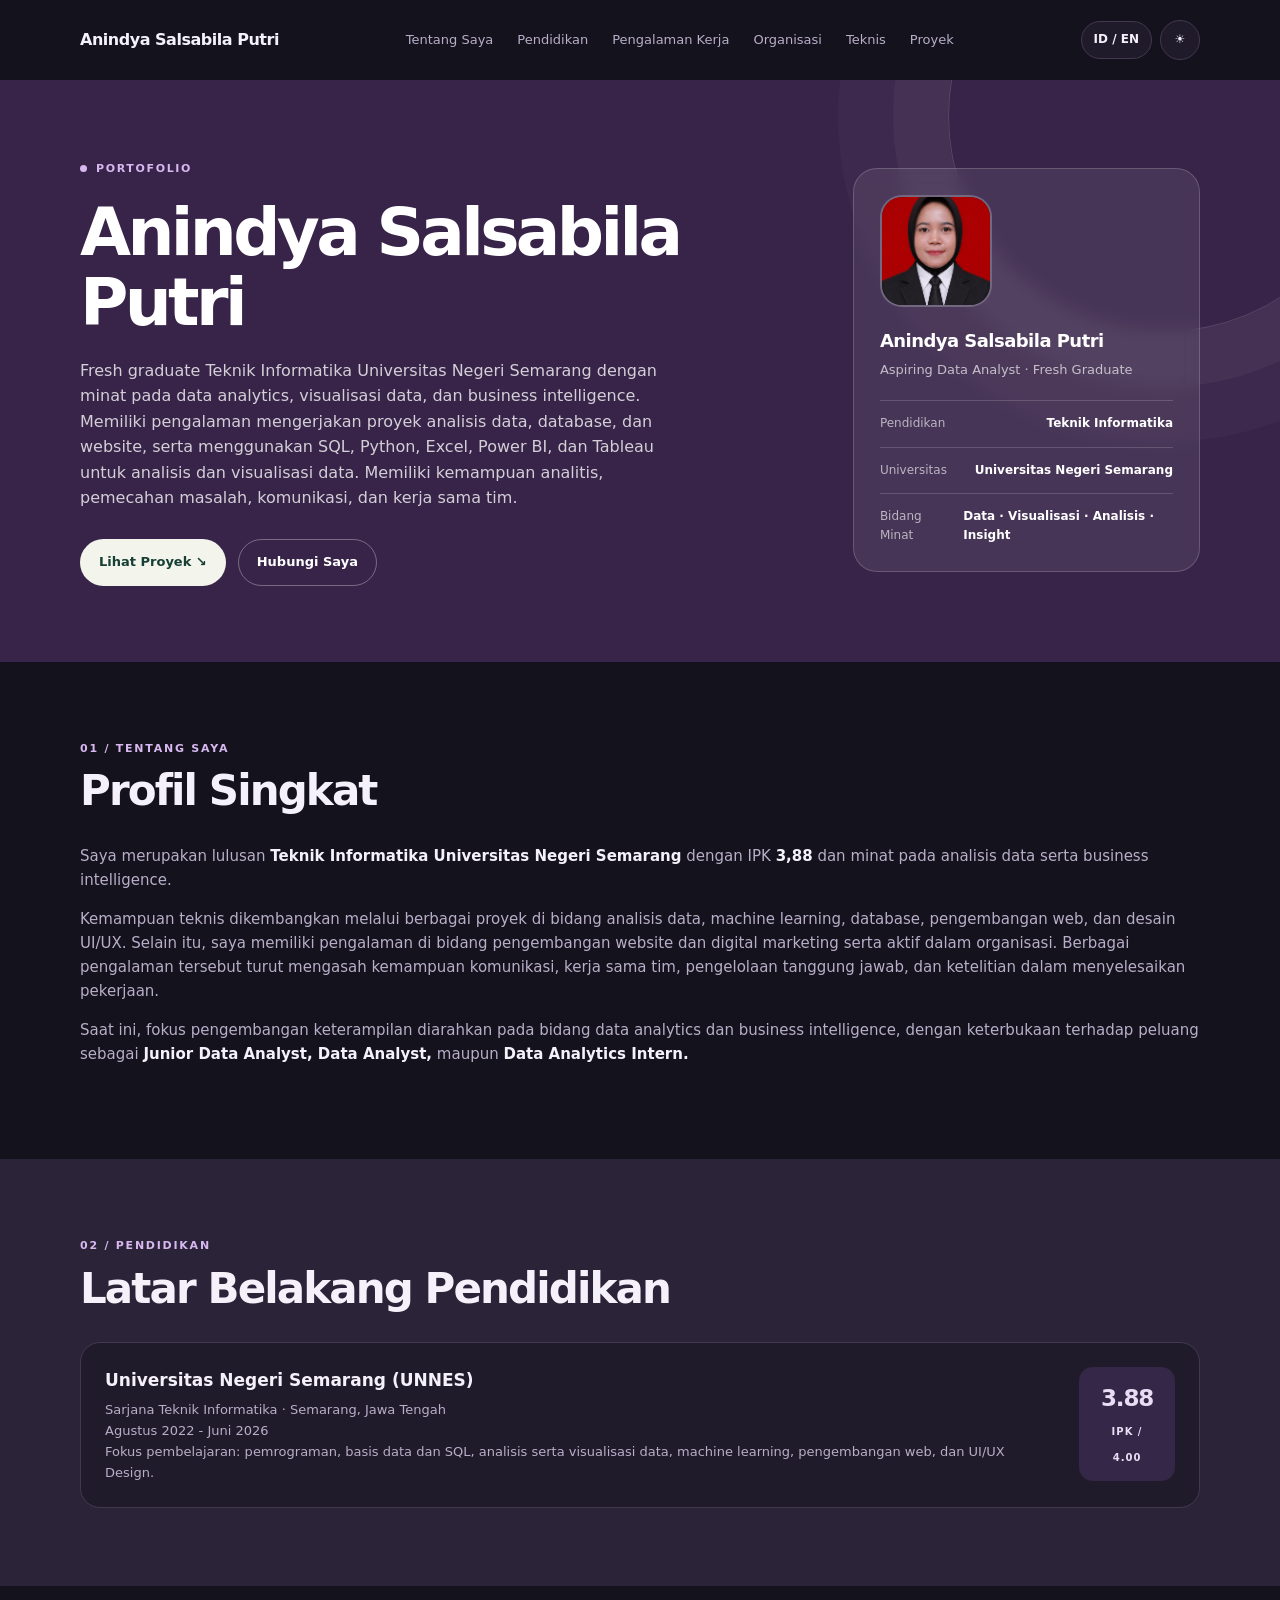
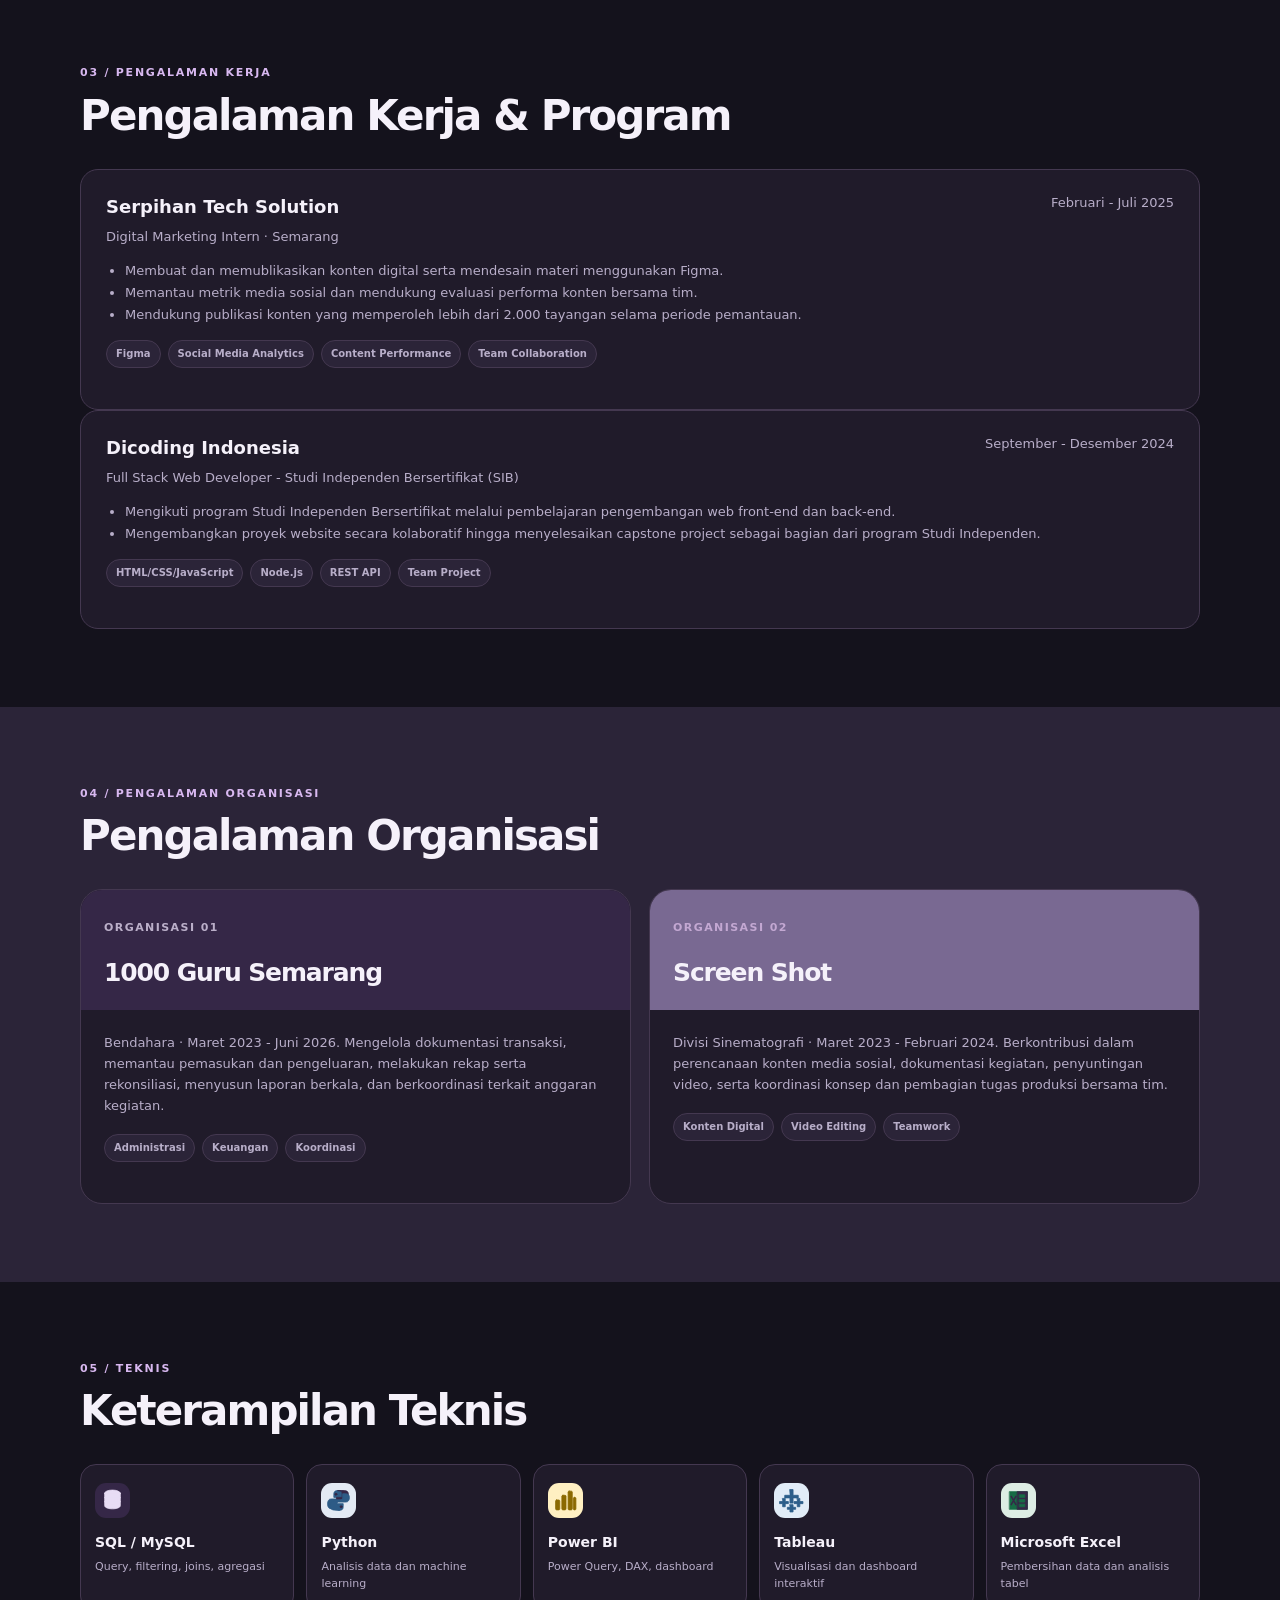
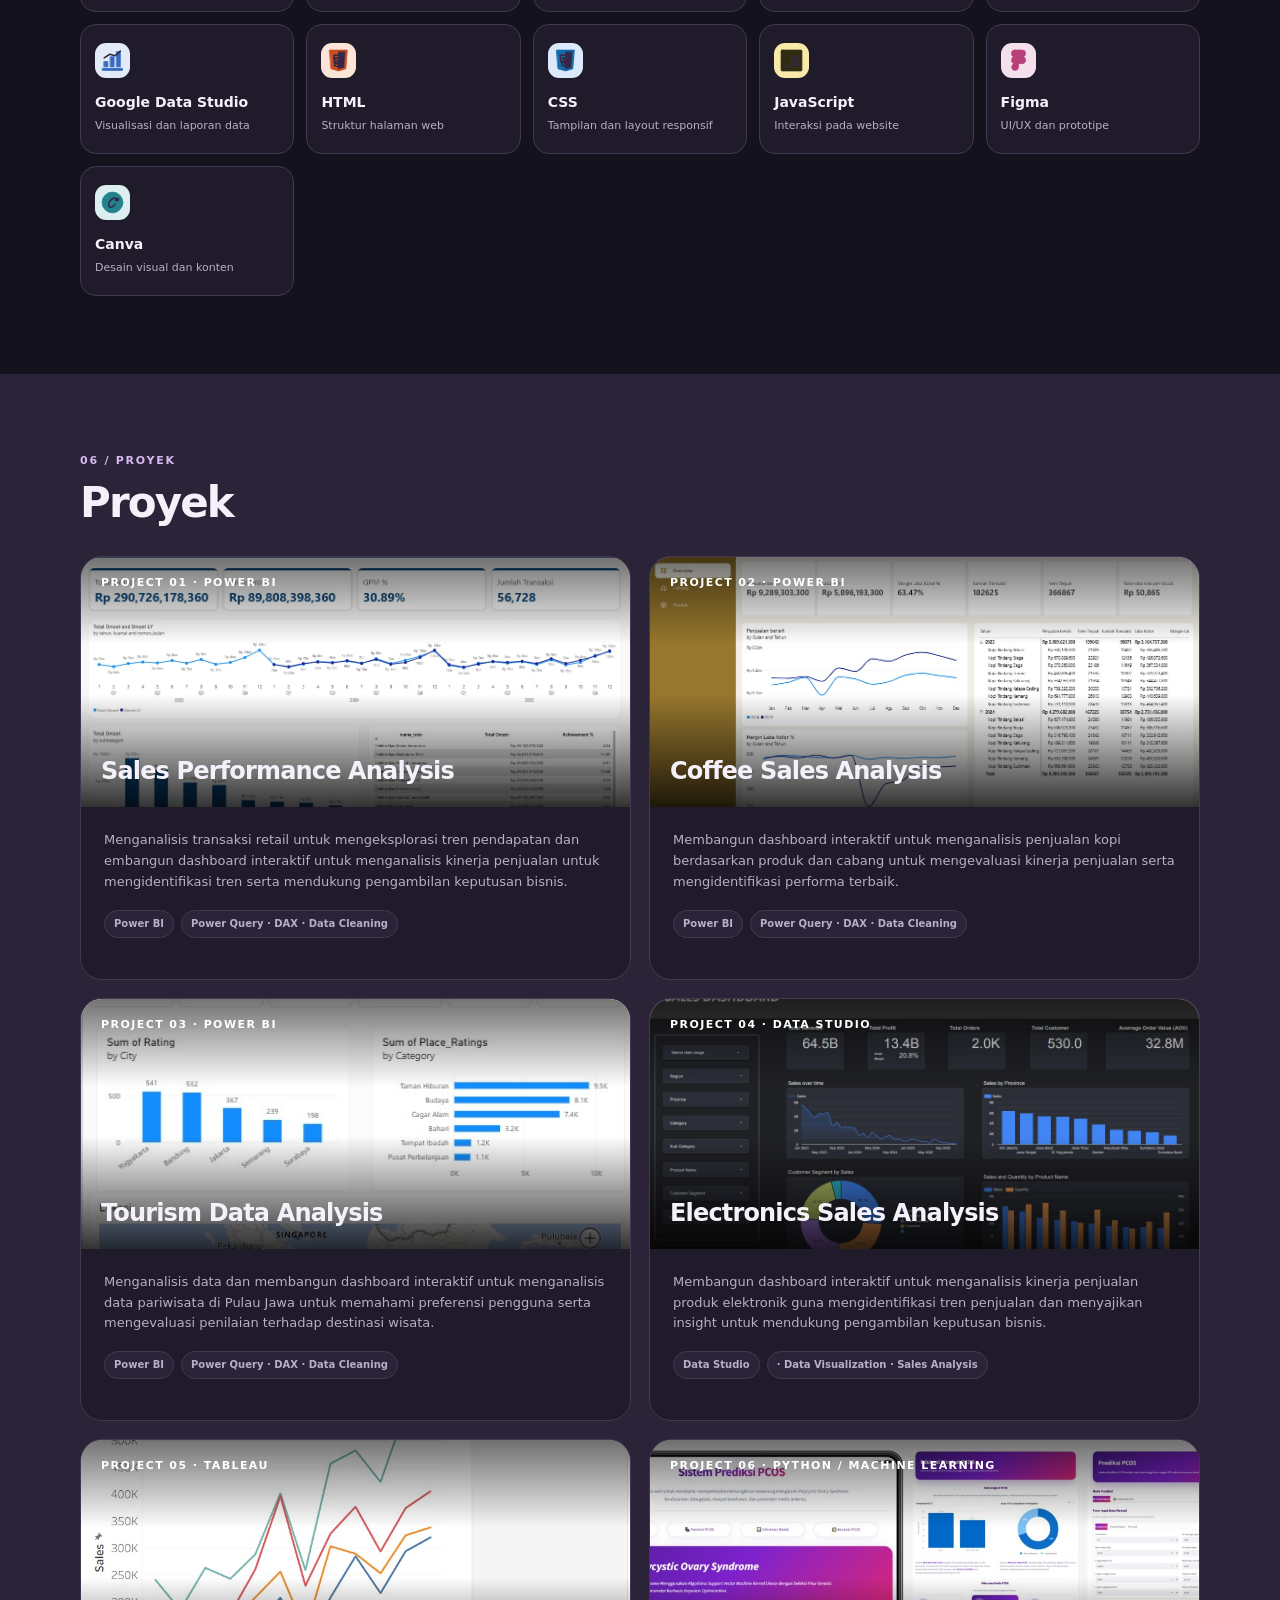
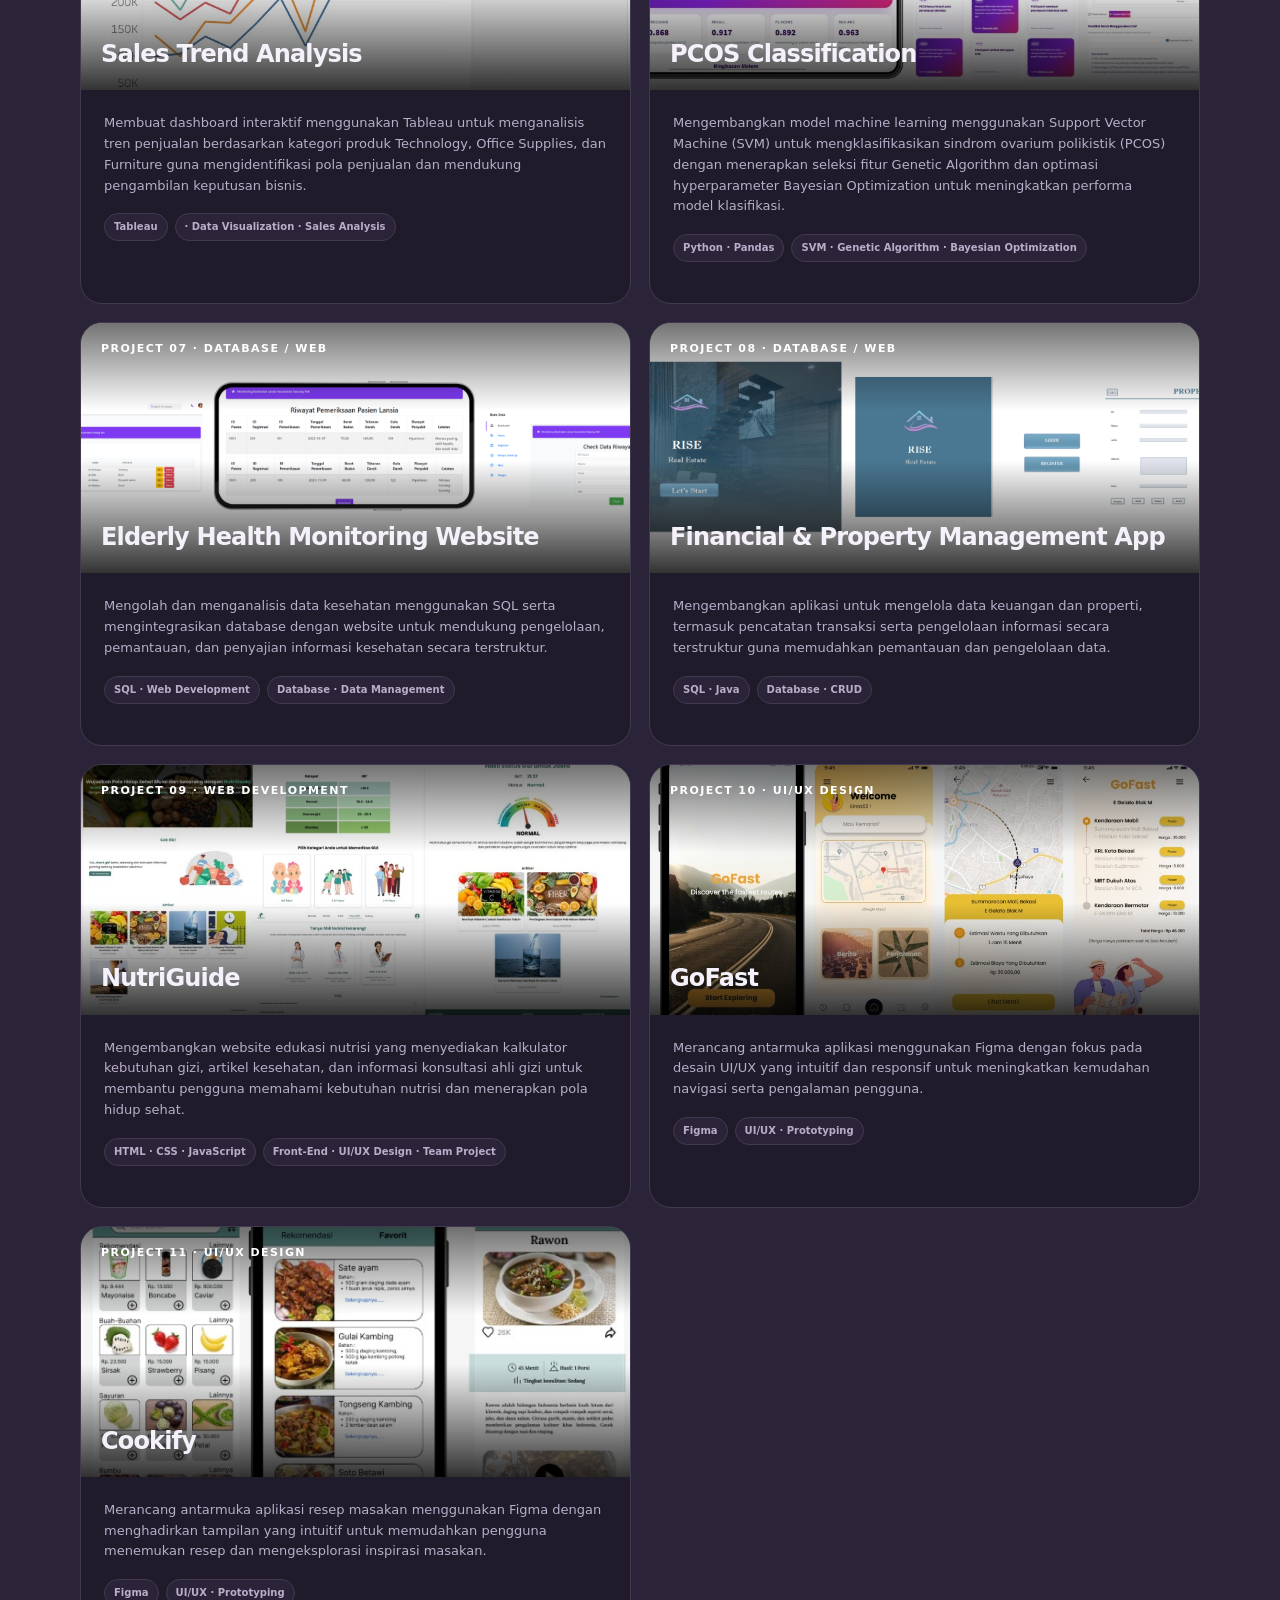
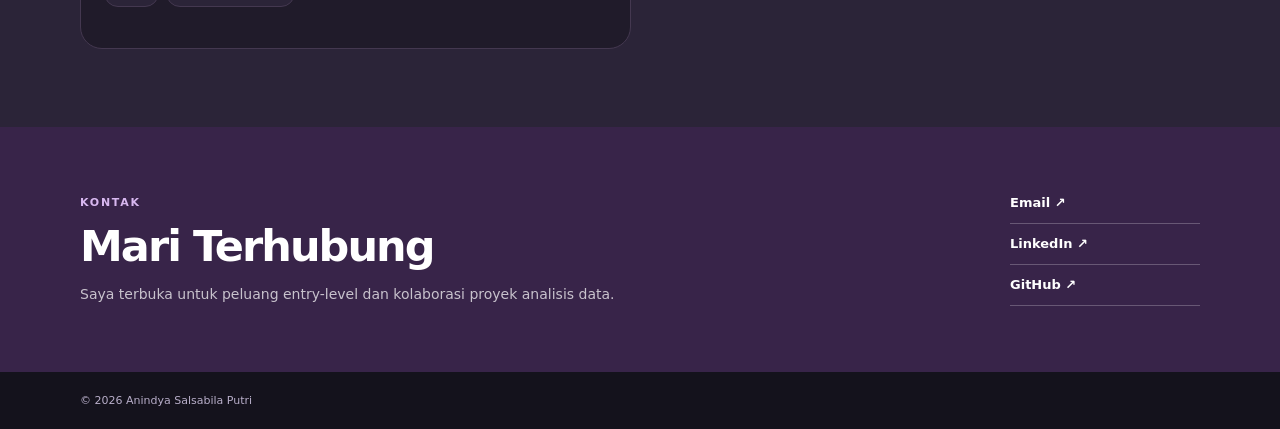
==== commit 76b55bd6: "Update index.html" ====
--- a/index.html
+++ b/index.html
@@ -130,7 +130,7 @@
 
 
 <section class="section section-soft" id="projects"><div class="container"><div class="section-head"><div><div class="kicker" data-id="projectsKicker">06 / Proyek</div><h2 data-id="projectsTitle">Proyek</h2></div></div><div class="project-grid">
-<article class="project"><div class="project-visual project-image-wrap"><span class="project-number">PROJECT 01 · POWER BI</span><img class="project-screenshot" src="images/projects/sales-overview.jpeg" alt="Screenshot proyek Retail Sales Analysis" loading="lazy"><div class="screenshot-placeholder"><span class="shot-symbol" aria-hidden="true"></span></div><h3>Retail Sales Analysis</h3></div><div class="project-body"><p class="lang-id">Menganalisis transaksi retail untuk mengeksplorasi tren pendapatan dan embangun dashboard interaktif untuk menganalisis kinerja penjualan untuk mengidentifikasi tren serta mendukung pengambilan keputusan bisnis.</p><p class="lang-en">Analyzed retail transactions to explore revenue trends and developed an interactive dashboard to evaluate sales performance, identify trends, and support business decision-making.</p><div class="tag-list"><span class="tag">Power BI</span><span class="tag">Power Query · DAX · Data Cleaning</span></div></div></article>
+<article class="project"><div class="project-visual project-image-wrap"><span class="project-number">PROJECT 01 · POWER BI</span><img class="project-screenshot" src="images/projects/sales-overview.jpeg" alt="Screenshot proyek Retail Sales Analysis" loading="lazy"><div class="screenshot-placeholder"><span class="shot-symbol" aria-hidden="true"></span></div><h3>Sales Performance Analysis</h3></div><div class="project-body"><p class="lang-id">Menganalisis transaksi retail untuk mengeksplorasi tren pendapatan dan embangun dashboard interaktif untuk menganalisis kinerja penjualan untuk mengidentifikasi tren serta mendukung pengambilan keputusan bisnis.</p><p class="lang-en">Analyzed retail transactions to explore revenue trends and developed an interactive dashboard to evaluate sales performance, identify trends, and support business decision-making.</p><div class="tag-list"><span class="tag">Power BI</span><span class="tag">Power Query · DAX · Data Cleaning</span></div></div></article>
 <article class="project"><div class="project-visual project-image-wrap"><span class="project-number">PROJECT 02 · POWER BI</span><img class="project-screenshot" src="images/projects/coffee-sales.jpeg" alt="Screenshot proyek Retail Sales Analysis" loading="lazy"><div class="screenshot-placeholder"><span class="shot-symbol" aria-hidden="true"></div><h3>Coffee Sales Analysis</h3></div><div class="project-body"><p class="lang-id">Membangun dashboard interaktif untuk menganalisis penjualan kopi berdasarkan produk dan cabang untuk mengevaluasi kinerja penjualan serta mengidentifikasi performa terbaik.</p><p class="lang-en">Developed an interactive dashboard to analyze coffee sales by product and branch, evaluate sales performance, and identify the best-performing products and branches.</p><div class="tag-list"><span class="tag">Power BI</span><span class="tag">Power Query · DAX · Data Cleaning</span></div></div></article>
 <article class="project"><div class="project-visual project-image-wrap"><span class="project-number">PROJECT 03 · POWER BI</span><img class="project-screenshot" src="images/projects/wisata.jpeg" alt="Screenshot proyek Retail Sales Analysis" loading="lazy"><div class="screenshot-placeholder"><span class="shot-symbol" aria-hidden="true"></div><h3>Tourism Data Analysis</h3></div><div class="project-body"><p class="lang-id">Menganalisis data dan membangun dashboard interaktif untuk menganalisis data pariwisata di Pulau Jawa untuk memahami preferensi pengguna serta mengevaluasi penilaian terhadap destinasi wisata.</p><p class="lang-en">Analyzed tourism data across Java and developed an interactive dashboard to understand visitor preferences and evaluate ratings of tourist destinations.</p><div class="tag-list"><span class="tag">Power BI</span><span class="tag">Power Query · DAX · Data Cleaning</span></div></div></article>
 <article class="project"><div class="project-visual project-image-wrap"><span class="project-number">PROJECT 04 · DATA STUDIO</span><img class="project-screenshot" src="images/projects/Electronics-Sales.jpeg" alt="Screenshot proyek Retail Sales Analysis" loading="lazy"><div class="screenshot-placeholder"><span class="shot-symbol" aria-hidden="true"></div><h3>Electronics Sales Analysis</h3></div><div class="project-body"><p class="lang-id">Membangun dashboard interaktif untuk menganalisis kinerja penjualan produk elektronik guna mengidentifikasi tren penjualan dan menyajikan insight untuk mendukung pengambilan keputusan bisnis.</p><p class="lang-en">Developed an interactive dashboard to analyze electronics sales performance, identify sales trends, and provide insights to support business decision-making.</p><div class="tag-list"><span class="tag">Data Studio</span><span class="tag">· Data Visualization · Sales Analysis</span></div></div></article>
@@ -147,4 +147,4 @@
 <section class="contact" id="contact"><div class="container contact-grid"><div><div class="kicker" data-id="contactKicker">Kontak</div><h2 data-id="contactTitle">Mari Terhubung</h2><p data-id="contactDescription">Saya terbuka untuk peluang entry-level dan kolaborasi proyek analisis data.</p></div><div class="contact-links"><a id="emailLink" href="mailto:anindyasalsa17@gmail.com">Email ↗</a><a id="linkedinLink" href="https://www.linkedin.com/in/anindya-salsabila-putri-16b887291/" target="_blank" rel="noreferrer">LinkedIn ↗</a><a id="githubLink" href="https://github.com/anindyasalsa" target="_blank" rel="noreferrer">GitHub ↗</a></div></div></section>
 </main>
 
-</main><footer><div class="container footer-inner"><span>© <span id="year"></span> Anindya Salsabila Putri</span></div></footer></div><script src="script.js"></script></body></html>+</main><footer><div class="container footer-inner"><span>© <span id="year"></span> Anindya Salsabila Putri</span></div></footer></div><script src="script.js"></script></body></html>
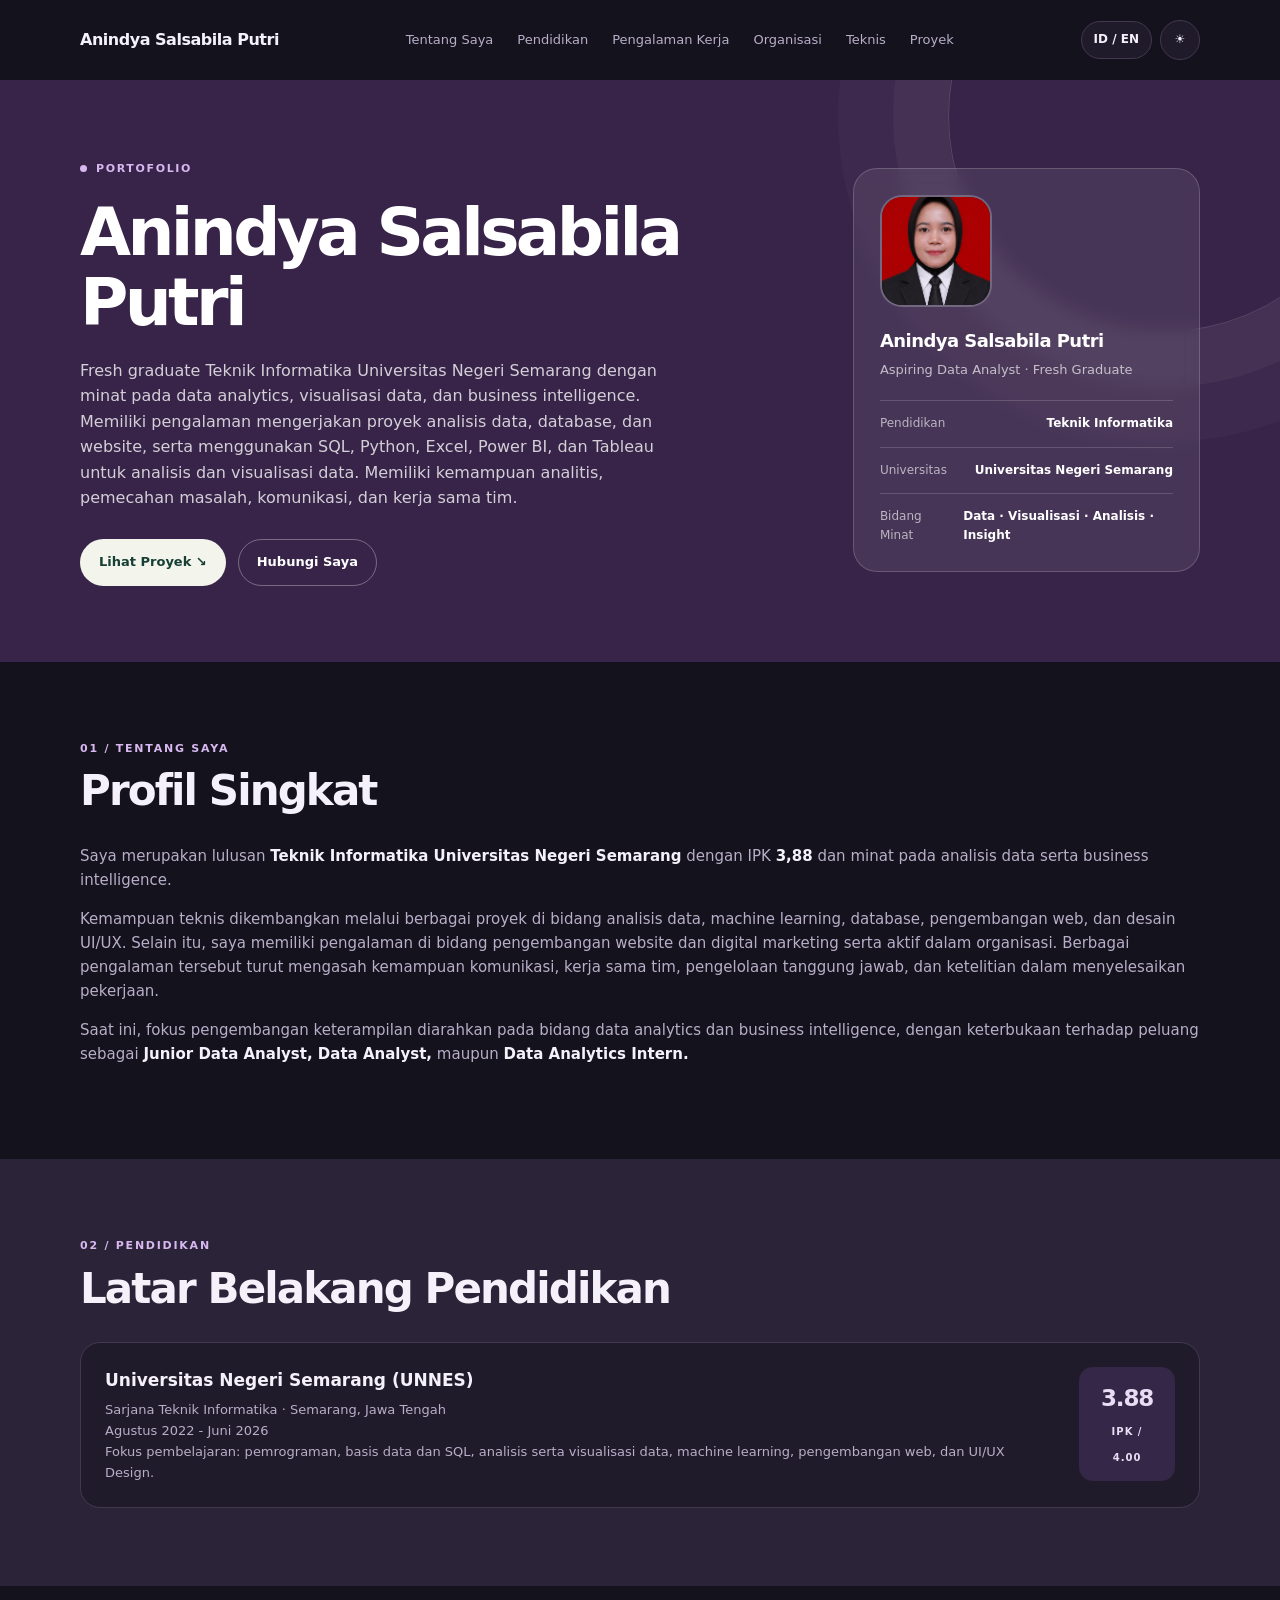
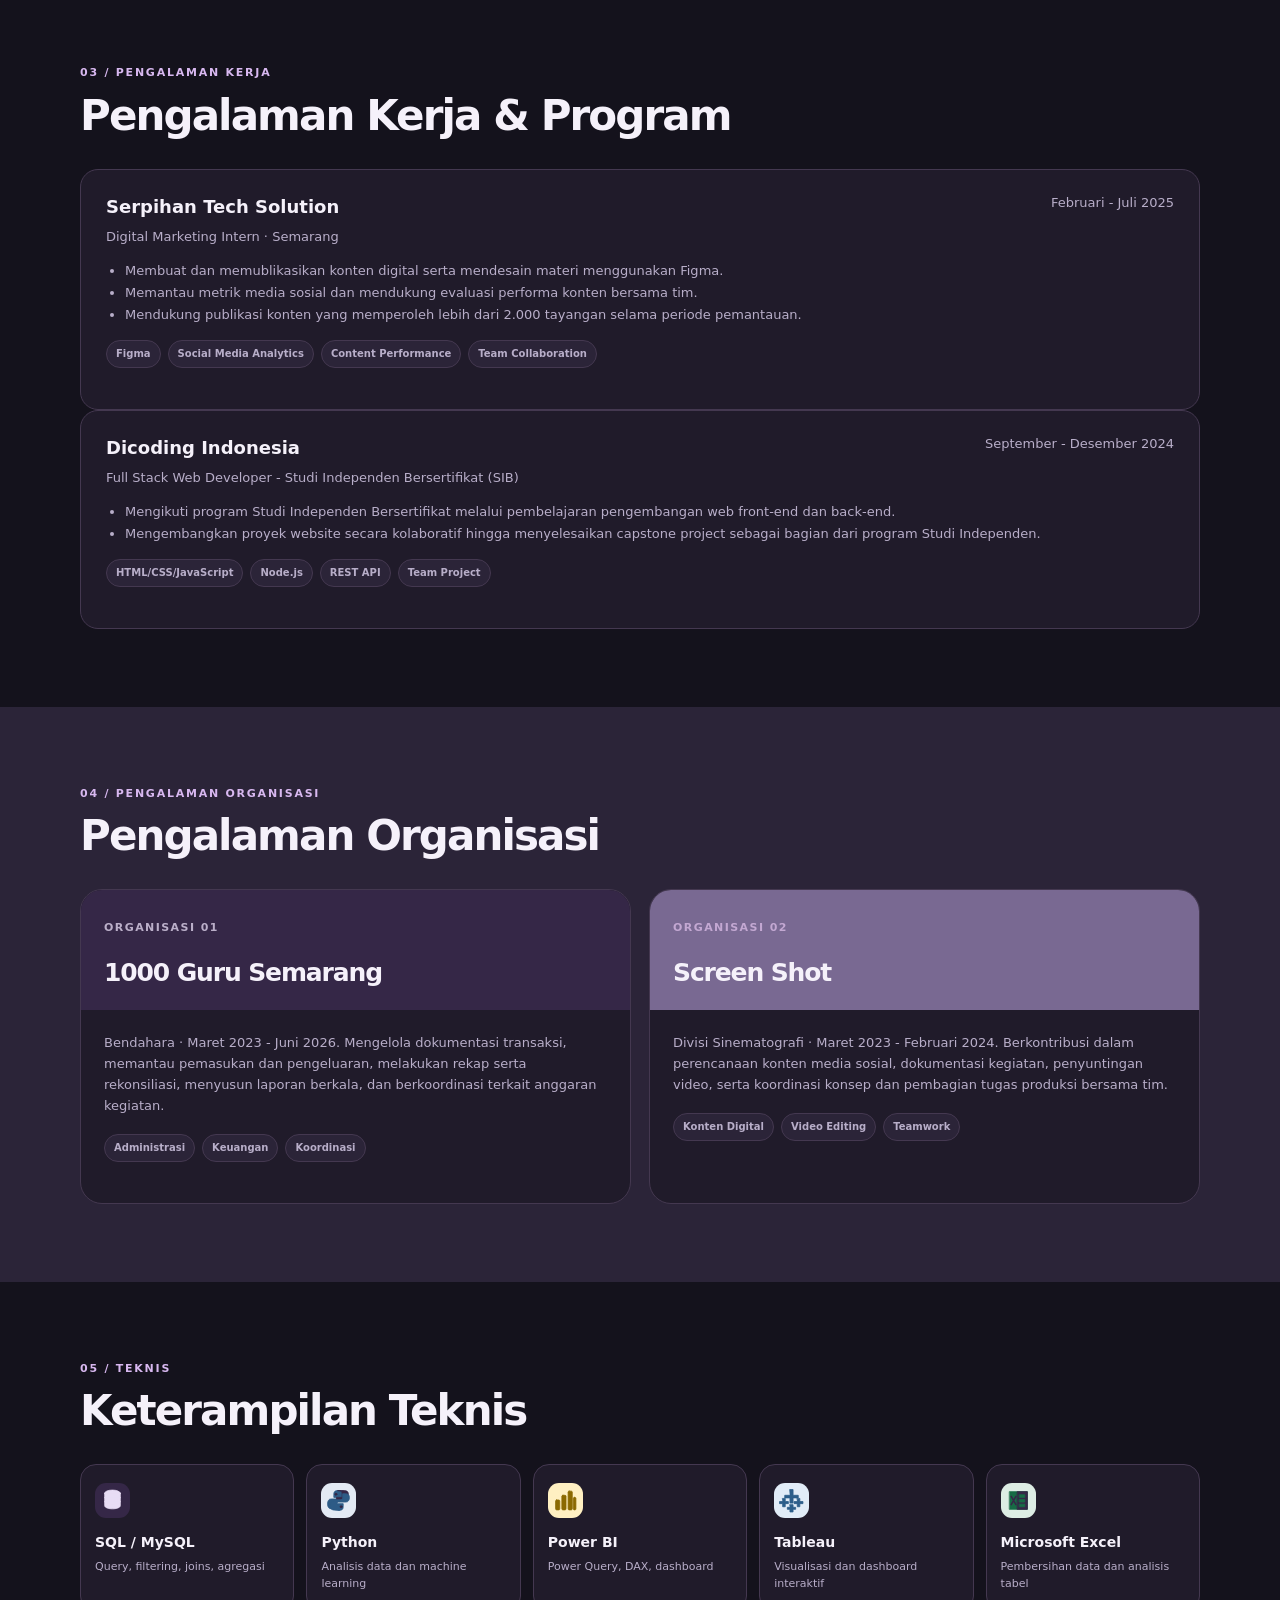
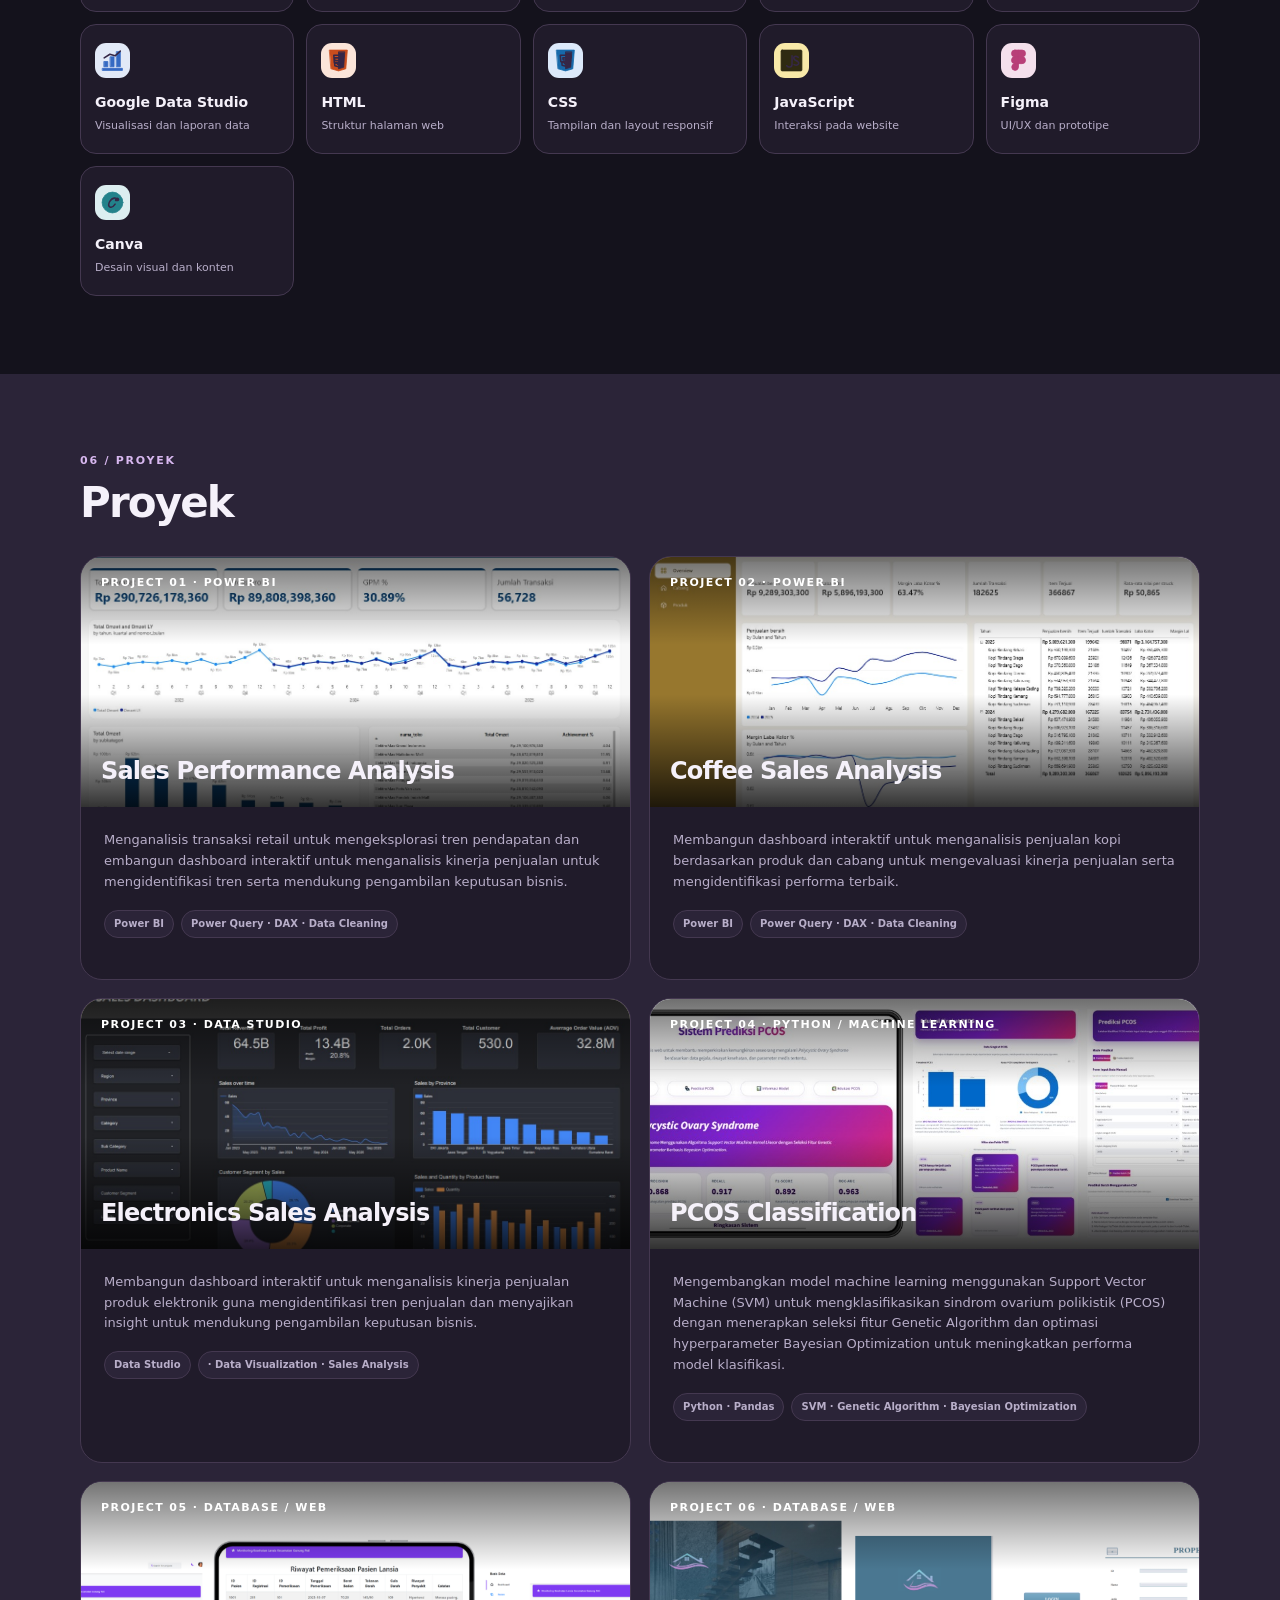
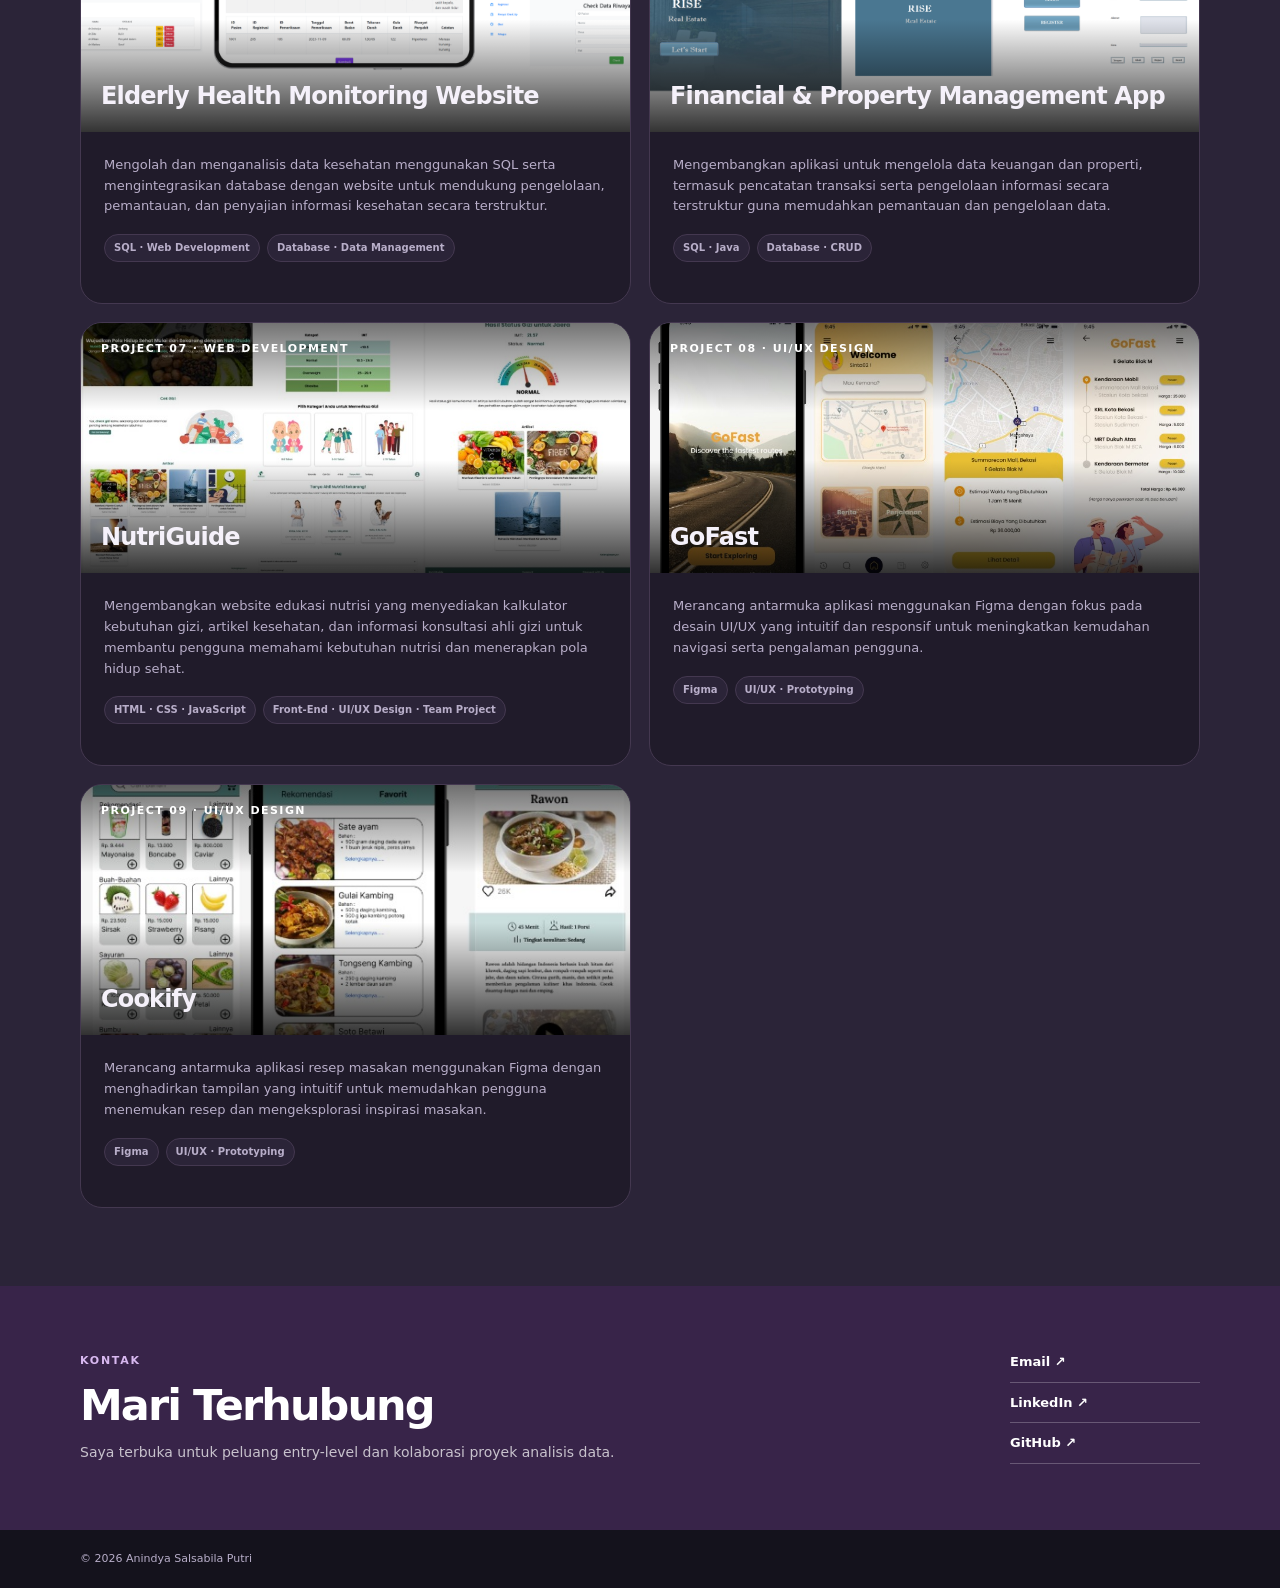
==== commit 5fc35826: "Update index.html" ====
--- a/index.html
+++ b/index.html
@@ -132,15 +132,13 @@
 <section class="section section-soft" id="projects"><div class="container"><div class="section-head"><div><div class="kicker" data-id="projectsKicker">06 / Proyek</div><h2 data-id="projectsTitle">Proyek</h2></div></div><div class="project-grid">
 <article class="project"><div class="project-visual project-image-wrap"><span class="project-number">PROJECT 01 · POWER BI</span><img class="project-screenshot" src="images/projects/sales-overview.jpeg" alt="Screenshot proyek Retail Sales Analysis" loading="lazy"><div class="screenshot-placeholder"><span class="shot-symbol" aria-hidden="true"></span></div><h3>Sales Performance Analysis</h3></div><div class="project-body"><p class="lang-id">Menganalisis transaksi retail untuk mengeksplorasi tren pendapatan dan embangun dashboard interaktif untuk menganalisis kinerja penjualan untuk mengidentifikasi tren serta mendukung pengambilan keputusan bisnis.</p><p class="lang-en">Analyzed retail transactions to explore revenue trends and developed an interactive dashboard to evaluate sales performance, identify trends, and support business decision-making.</p><div class="tag-list"><span class="tag">Power BI</span><span class="tag">Power Query · DAX · Data Cleaning</span></div></div></article>
 <article class="project"><div class="project-visual project-image-wrap"><span class="project-number">PROJECT 02 · POWER BI</span><img class="project-screenshot" src="images/projects/coffee-sales.jpeg" alt="Screenshot proyek Retail Sales Analysis" loading="lazy"><div class="screenshot-placeholder"><span class="shot-symbol" aria-hidden="true"></div><h3>Coffee Sales Analysis</h3></div><div class="project-body"><p class="lang-id">Membangun dashboard interaktif untuk menganalisis penjualan kopi berdasarkan produk dan cabang untuk mengevaluasi kinerja penjualan serta mengidentifikasi performa terbaik.</p><p class="lang-en">Developed an interactive dashboard to analyze coffee sales by product and branch, evaluate sales performance, and identify the best-performing products and branches.</p><div class="tag-list"><span class="tag">Power BI</span><span class="tag">Power Query · DAX · Data Cleaning</span></div></div></article>
-<article class="project"><div class="project-visual project-image-wrap"><span class="project-number">PROJECT 03 · POWER BI</span><img class="project-screenshot" src="images/projects/wisata.jpeg" alt="Screenshot proyek Retail Sales Analysis" loading="lazy"><div class="screenshot-placeholder"><span class="shot-symbol" aria-hidden="true"></div><h3>Tourism Data Analysis</h3></div><div class="project-body"><p class="lang-id">Menganalisis data dan membangun dashboard interaktif untuk menganalisis data pariwisata di Pulau Jawa untuk memahami preferensi pengguna serta mengevaluasi penilaian terhadap destinasi wisata.</p><p class="lang-en">Analyzed tourism data across Java and developed an interactive dashboard to understand visitor preferences and evaluate ratings of tourist destinations.</p><div class="tag-list"><span class="tag">Power BI</span><span class="tag">Power Query · DAX · Data Cleaning</span></div></div></article>
-<article class="project"><div class="project-visual project-image-wrap"><span class="project-number">PROJECT 04 · DATA STUDIO</span><img class="project-screenshot" src="images/projects/Electronics-Sales.jpeg" alt="Screenshot proyek Retail Sales Analysis" loading="lazy"><div class="screenshot-placeholder"><span class="shot-symbol" aria-hidden="true"></div><h3>Electronics Sales Analysis</h3></div><div class="project-body"><p class="lang-id">Membangun dashboard interaktif untuk menganalisis kinerja penjualan produk elektronik guna mengidentifikasi tren penjualan dan menyajikan insight untuk mendukung pengambilan keputusan bisnis.</p><p class="lang-en">Developed an interactive dashboard to analyze electronics sales performance, identify sales trends, and provide insights to support business decision-making.</p><div class="tag-list"><span class="tag">Data Studio</span><span class="tag">· Data Visualization · Sales Analysis</span></div></div></article>
-<article class="project"><div class="project-visual project-image-wrap"><span class="project-number">PROJECT 05 · TABLEAU</span><img class="project-screenshot" src="images/projects/Sales-Trend.jpeg" alt="Screenshot proyek Retail Sales Analysis" loading="lazy"><div class="screenshot-placeholder"><span class="shot-symbol" aria-hidden="true"></div><h3>Sales Trend Analysis</h3></div><div class="project-body"><p class="lang-id">Membuat dashboard interaktif menggunakan Tableau untuk menganalisis tren penjualan berdasarkan kategori produk Technology, Office Supplies, dan Furniture guna mengidentifikasi pola penjualan dan mendukung pengambilan keputusan bisnis.</p><p class="lang-en">Created an interactive Tableau dashboard to analyze sales trends across Technology, Office Supplies, and Furniture categories, identify sales patterns, and support business decision-making.</p><div class="tag-list"><span class="tag">Tableau</span><span class="tag">· Data Visualization · Sales Analysis</span></div></div></article>
-<article class="project"><div class="project-visual project-image-wrap"><span class="project-number">PROJECT 06 · PYTHON / MACHINE LEARNING</span><img class="project-screenshot" src="images/projects/PCOS.jpeg" alt="Screenshot proyek PCOS Classification" loading="lazy"><div class="screenshot-placeholder"><span class="shot-symbol" aria-hidden="true"></div><h3>PCOS Classification</h3></div><div class="project-body"><p class="lang-id">Mengembangkan model machine learning menggunakan Support Vector Machine (SVM) untuk mengklasifikasikan sindrom ovarium polikistik (PCOS) dengan menerapkan seleksi fitur Genetic Algorithm dan optimasi hyperparameter Bayesian Optimization untuk meningkatkan performa model klasifikasi.</p><p class="lang-en">Developed a machine learning model using Support Vector Machine (SVM) to classify polycystic ovary syndrome (PCOS), applying Genetic Algorithm for feature selection and Bayesian Optimization for hyperparameter tuning to improve classification performance.</p><div class="tag-list"><span class="tag">Python · Pandas</span><span class="tag">SVM · Genetic Algorithm · Bayesian Optimization</span></div></div></article>
-<article class="project"><div class="project-visual project-image-wrap"><span class="project-number">PROJECT 07 · DATABASE / WEB</span><img class="project-screenshot" src="images/projects/elderly.png" alt="Screenshot proyek Website Monitoring Kesehatan Lansia" loading="lazy"><div class="screenshot-placeholder"><span class="shot-symbol" aria-hidden="true"></div><h3>Elderly Health Monitoring Website</h3></div><div class="project-body"><p class="lang-id">Mengolah dan menganalisis data kesehatan menggunakan SQL serta mengintegrasikan database dengan website untuk mendukung pengelolaan, pemantauan, dan penyajian informasi kesehatan secara terstruktur.</p><p class="lang-en">Processed and analyzed health data using SQL and integrated the database with a website to support structured health information management, monitoring, and presentation.</p><div class="tag-list"><span class="tag">SQL · Web Development</span><span class="tag">Database · Data Management</span></div></div></article>
-<article class="project"><div class="project-visual project-image-wrap"><span class="project-number">PROJECT 08 · DATABASE / WEB</span><img class="project-screenshot" src="images/projects/rise.png" alt="Screenshot proyek Financial & Property Management App" loading="lazy"><div class="screenshot-placeholder"><span class="shot-symbol" aria-hidden="true"></div><h3>Financial & Property Management App</h3></div><div class="project-body"><p class="lang-id">Mengembangkan aplikasi untuk mengelola data keuangan dan properti, termasuk pencatatan transaksi serta pengelolaan informasi secara terstruktur guna memudahkan pemantauan dan pengelolaan data.</p><p class="lang-en">Developed an application to manage financial and property data, including transaction records and structured information management to simplify data monitoring and management.</p><div class="tag-list"><span class="tag">SQL · Java</span><span class="tag">Database · CRUD</span></div></div></article>
-<article class="project"><div class="project-visual project-image-wrap"><span class="project-number">PROJECT 09 · WEB DEVELOPMENT</span><img class="project-screenshot" src="images/projects/nutriguide.jpeg" alt="Screenshot proyek NutriGuide" loading="lazy"><div class="screenshot-placeholder"><span class="shot-symbol" aria-hidden="true"></div><h3>NutriGuide</h3></div><div class="project-body"><p class="lang-id">Mengembangkan website edukasi nutrisi yang menyediakan kalkulator kebutuhan gizi, artikel kesehatan, dan informasi konsultasi ahli gizi untuk membantu pengguna memahami kebutuhan nutrisi dan menerapkan pola hidup sehat.</p><p class="lang-en">Developed a nutrition education website featuring a nutritional needs calculator, health articles, and nutritionist consultation information to help users understand their nutritional needs and adopt a healthy lifestyle.</p><div class="tag-list"><span class="tag">HTML · CSS · JavaScript</span><span class="tag">Front-End · UI/UX Design · Team Project </span></div></div></article>
-<article class="project"><div class="project-visual project-image-wrap"><span class="project-number">PROJECT 10 · UI/UX DESIGN</span><img class="project-screenshot" src="images/projects/gofast.png" alt="Screenshot proyek GoFast" loading="lazy"><div class="screenshot-placeholder"><span class="shot-symbol" aria-hidden="true"></div><h3>GoFast</h3></div><div class="project-body"><p class="lang-id">Merancang antarmuka aplikasi menggunakan Figma dengan fokus pada desain UI/UX yang intuitif dan responsif untuk meningkatkan kemudahan navigasi serta pengalaman pengguna.</p><p class="lang-en">Designed an intuitive and responsive application interface using Figma to improve navigation and enhance the user experience.</p><div class="tag-list"><span class="tag">Figma</span><span class="tag">UI/UX · Prototyping</span></div></div></article>
-<article class="project"><div class="project-visual project-image-wrap"><span class="project-number">PROJECT 11 · UI/UX DESIGN</span><img class="project-screenshot" src="images/projects/cookify.jpeg" alt="Screenshot proyek Cookify" loading="lazy"><div class="screenshot-placeholder"><span class="shot-symbol" aria-hidden="true"></div><h3>Cookify</h3></div><div class="project-body"><p class="lang-id">Merancang antarmuka aplikasi resep masakan menggunakan Figma dengan menghadirkan tampilan yang intuitif untuk memudahkan pengguna menemukan resep dan mengeksplorasi inspirasi masakan.</p><p class="lang-en">Designed a recipe application interface in Figma with an intuitive layout to help users discover recipes and explore cooking inspiration.</p><div class="tag-list"><span class="tag">Figma</span><span class="tag">UI/UX · Prototyping</span></div></div></article>
+<article class="project"><div class="project-visual project-image-wrap"><span class="project-number">PROJECT 03 · DATA STUDIO</span><img class="project-screenshot" src="images/projects/Electronics-Sales.jpeg" alt="Screenshot proyek Retail Sales Analysis" loading="lazy"><div class="screenshot-placeholder"><span class="shot-symbol" aria-hidden="true"></div><h3>Electronics Sales Analysis</h3></div><div class="project-body"><p class="lang-id">Membangun dashboard interaktif untuk menganalisis kinerja penjualan produk elektronik guna mengidentifikasi tren penjualan dan menyajikan insight untuk mendukung pengambilan keputusan bisnis.</p><p class="lang-en">Developed an interactive dashboard to analyze electronics sales performance, identify sales trends, and provide insights to support business decision-making.</p><div class="tag-list"><span class="tag">Data Studio</span><span class="tag">· Data Visualization · Sales Analysis</span></div></div></article>
+<article class="project"><div class="project-visual project-image-wrap"><span class="project-number">PROJECT 04 · PYTHON / MACHINE LEARNING</span><img class="project-screenshot" src="images/projects/PCOS.jpeg" alt="Screenshot proyek PCOS Classification" loading="lazy"><div class="screenshot-placeholder"><span class="shot-symbol" aria-hidden="true"></div><h3>PCOS Classification</h3></div><div class="project-body"><p class="lang-id">Mengembangkan model machine learning menggunakan Support Vector Machine (SVM) untuk mengklasifikasikan sindrom ovarium polikistik (PCOS) dengan menerapkan seleksi fitur Genetic Algorithm dan optimasi hyperparameter Bayesian Optimization untuk meningkatkan performa model klasifikasi.</p><p class="lang-en">Developed a machine learning model using Support Vector Machine (SVM) to classify polycystic ovary syndrome (PCOS), applying Genetic Algorithm for feature selection and Bayesian Optimization for hyperparameter tuning to improve classification performance.</p><div class="tag-list"><span class="tag">Python · Pandas</span><span class="tag">SVM · Genetic Algorithm · Bayesian Optimization</span></div></div></article>
+<article class="project"><div class="project-visual project-image-wrap"><span class="project-number">PROJECT 05 · DATABASE / WEB</span><img class="project-screenshot" src="images/projects/elderly.png" alt="Screenshot proyek Website Monitoring Kesehatan Lansia" loading="lazy"><div class="screenshot-placeholder"><span class="shot-symbol" aria-hidden="true"></div><h3>Elderly Health Monitoring Website</h3></div><div class="project-body"><p class="lang-id">Mengolah dan menganalisis data kesehatan menggunakan SQL serta mengintegrasikan database dengan website untuk mendukung pengelolaan, pemantauan, dan penyajian informasi kesehatan secara terstruktur.</p><p class="lang-en">Processed and analyzed health data using SQL and integrated the database with a website to support structured health information management, monitoring, and presentation.</p><div class="tag-list"><span class="tag">SQL · Web Development</span><span class="tag">Database · Data Management</span></div></div></article>
+<article class="project"><div class="project-visual project-image-wrap"><span class="project-number">PROJECT 06 · DATABASE / WEB</span><img class="project-screenshot" src="images/projects/rise.png" alt="Screenshot proyek Financial & Property Management App" loading="lazy"><div class="screenshot-placeholder"><span class="shot-symbol" aria-hidden="true"></div><h3>Financial & Property Management App</h3></div><div class="project-body"><p class="lang-id">Mengembangkan aplikasi untuk mengelola data keuangan dan properti, termasuk pencatatan transaksi serta pengelolaan informasi secara terstruktur guna memudahkan pemantauan dan pengelolaan data.</p><p class="lang-en">Developed an application to manage financial and property data, including transaction records and structured information management to simplify data monitoring and management.</p><div class="tag-list"><span class="tag">SQL · Java</span><span class="tag">Database · CRUD</span></div></div></article>
+<article class="project"><div class="project-visual project-image-wrap"><span class="project-number">PROJECT 07 · WEB DEVELOPMENT</span><img class="project-screenshot" src="images/projects/nutriguide.jpeg" alt="Screenshot proyek NutriGuide" loading="lazy"><div class="screenshot-placeholder"><span class="shot-symbol" aria-hidden="true"></div><h3>NutriGuide</h3></div><div class="project-body"><p class="lang-id">Mengembangkan website edukasi nutrisi yang menyediakan kalkulator kebutuhan gizi, artikel kesehatan, dan informasi konsultasi ahli gizi untuk membantu pengguna memahami kebutuhan nutrisi dan menerapkan pola hidup sehat.</p><p class="lang-en">Developed a nutrition education website featuring a nutritional needs calculator, health articles, and nutritionist consultation information to help users understand their nutritional needs and adopt a healthy lifestyle.</p><div class="tag-list"><span class="tag">HTML · CSS · JavaScript</span><span class="tag">Front-End · UI/UX Design · Team Project </span></div></div></article>
+<article class="project"><div class="project-visual project-image-wrap"><span class="project-number">PROJECT 08 · UI/UX DESIGN</span><img class="project-screenshot" src="images/projects/gofast.png" alt="Screenshot proyek GoFast" loading="lazy"><div class="screenshot-placeholder"><span class="shot-symbol" aria-hidden="true"></div><h3>GoFast</h3></div><div class="project-body"><p class="lang-id">Merancang antarmuka aplikasi menggunakan Figma dengan fokus pada desain UI/UX yang intuitif dan responsif untuk meningkatkan kemudahan navigasi serta pengalaman pengguna.</p><p class="lang-en">Designed an intuitive and responsive application interface using Figma to improve navigation and enhance the user experience.</p><div class="tag-list"><span class="tag">Figma</span><span class="tag">UI/UX · Prototyping</span></div></div></article>
+<article class="project"><div class="project-visual project-image-wrap"><span class="project-number">PROJECT 09 · UI/UX DESIGN</span><img class="project-screenshot" src="images/projects/cookify.jpeg" alt="Screenshot proyek Cookify" loading="lazy"><div class="screenshot-placeholder"><span class="shot-symbol" aria-hidden="true"></div><h3>Cookify</h3></div><div class="project-body"><p class="lang-id">Merancang antarmuka aplikasi resep masakan menggunakan Figma dengan menghadirkan tampilan yang intuitif untuk memudahkan pengguna menemukan resep dan mengeksplorasi inspirasi masakan.</p><p class="lang-en">Designed a recipe application interface in Figma with an intuitive layout to help users discover recipes and explore cooking inspiration.</p><div class="tag-list"><span class="tag">Figma</span><span class="tag">UI/UX · Prototyping</span></div></div></article>
 </div></div></section>
 
 
